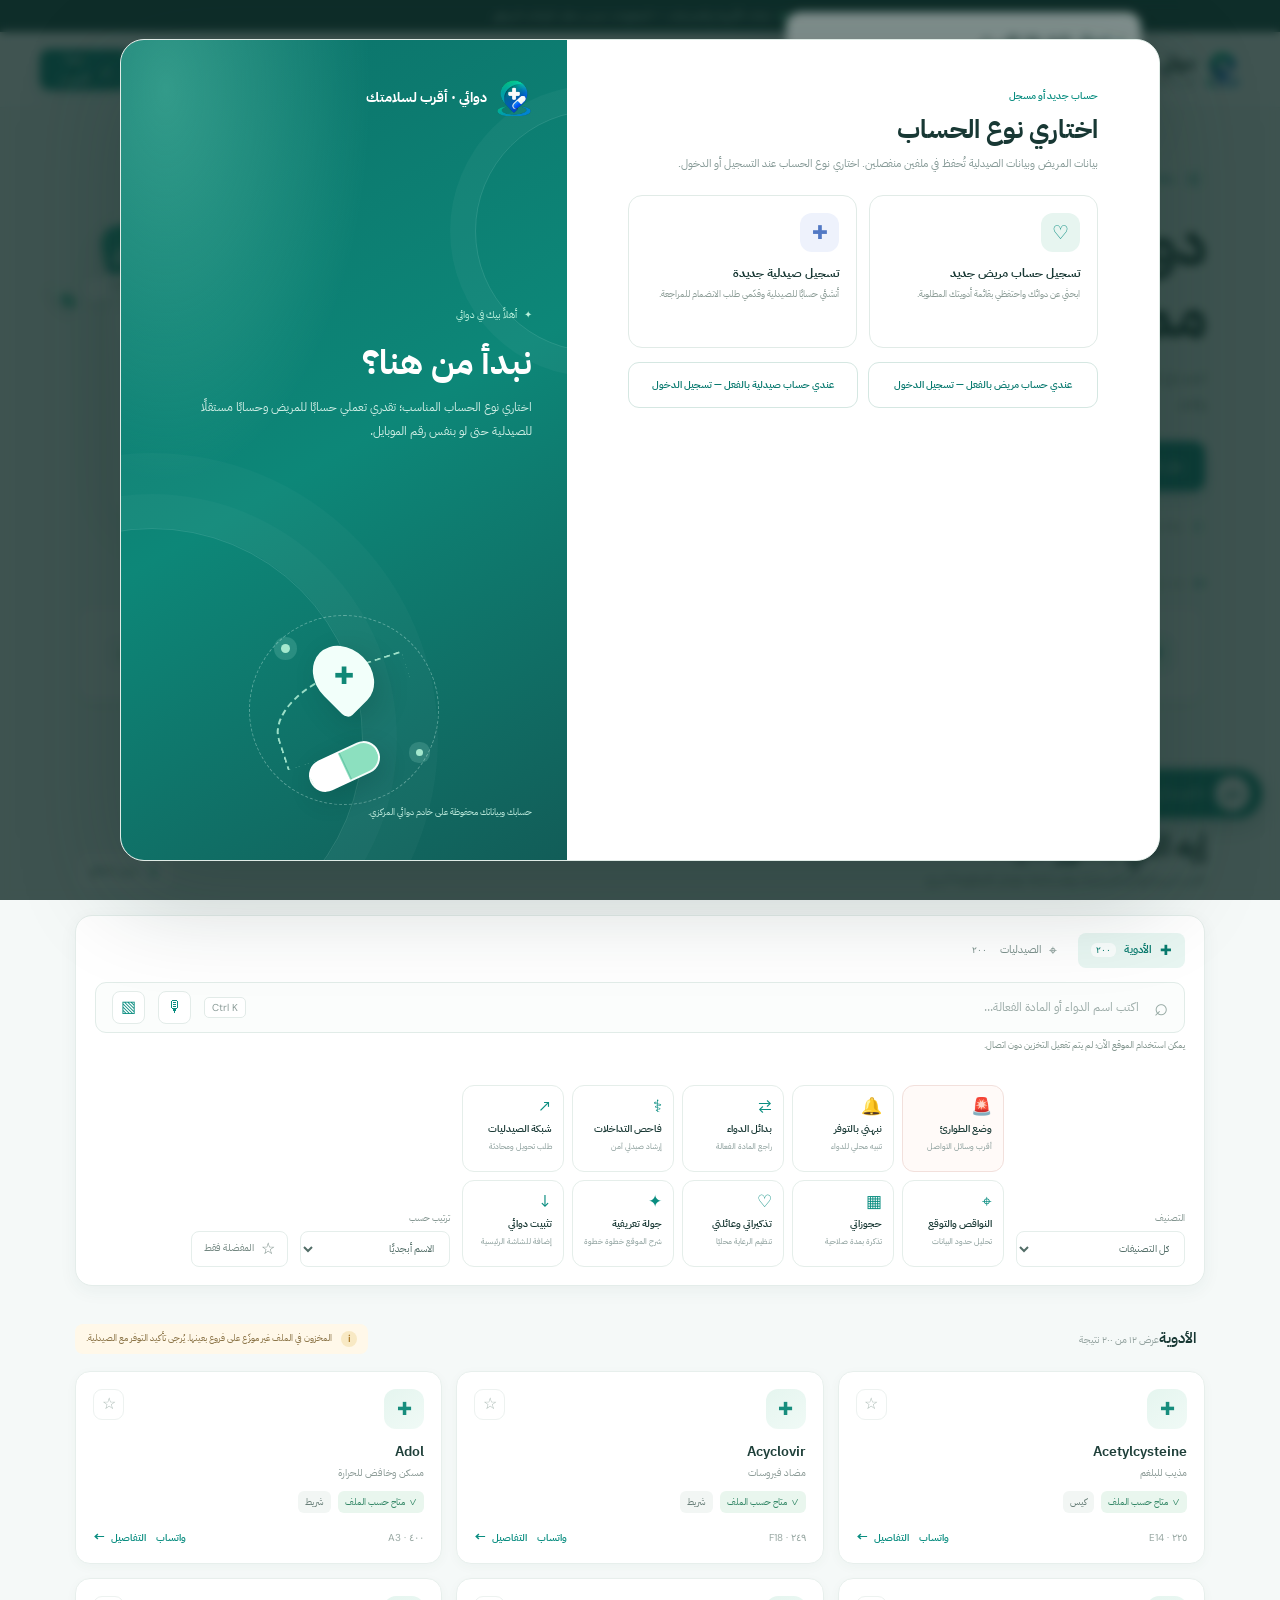
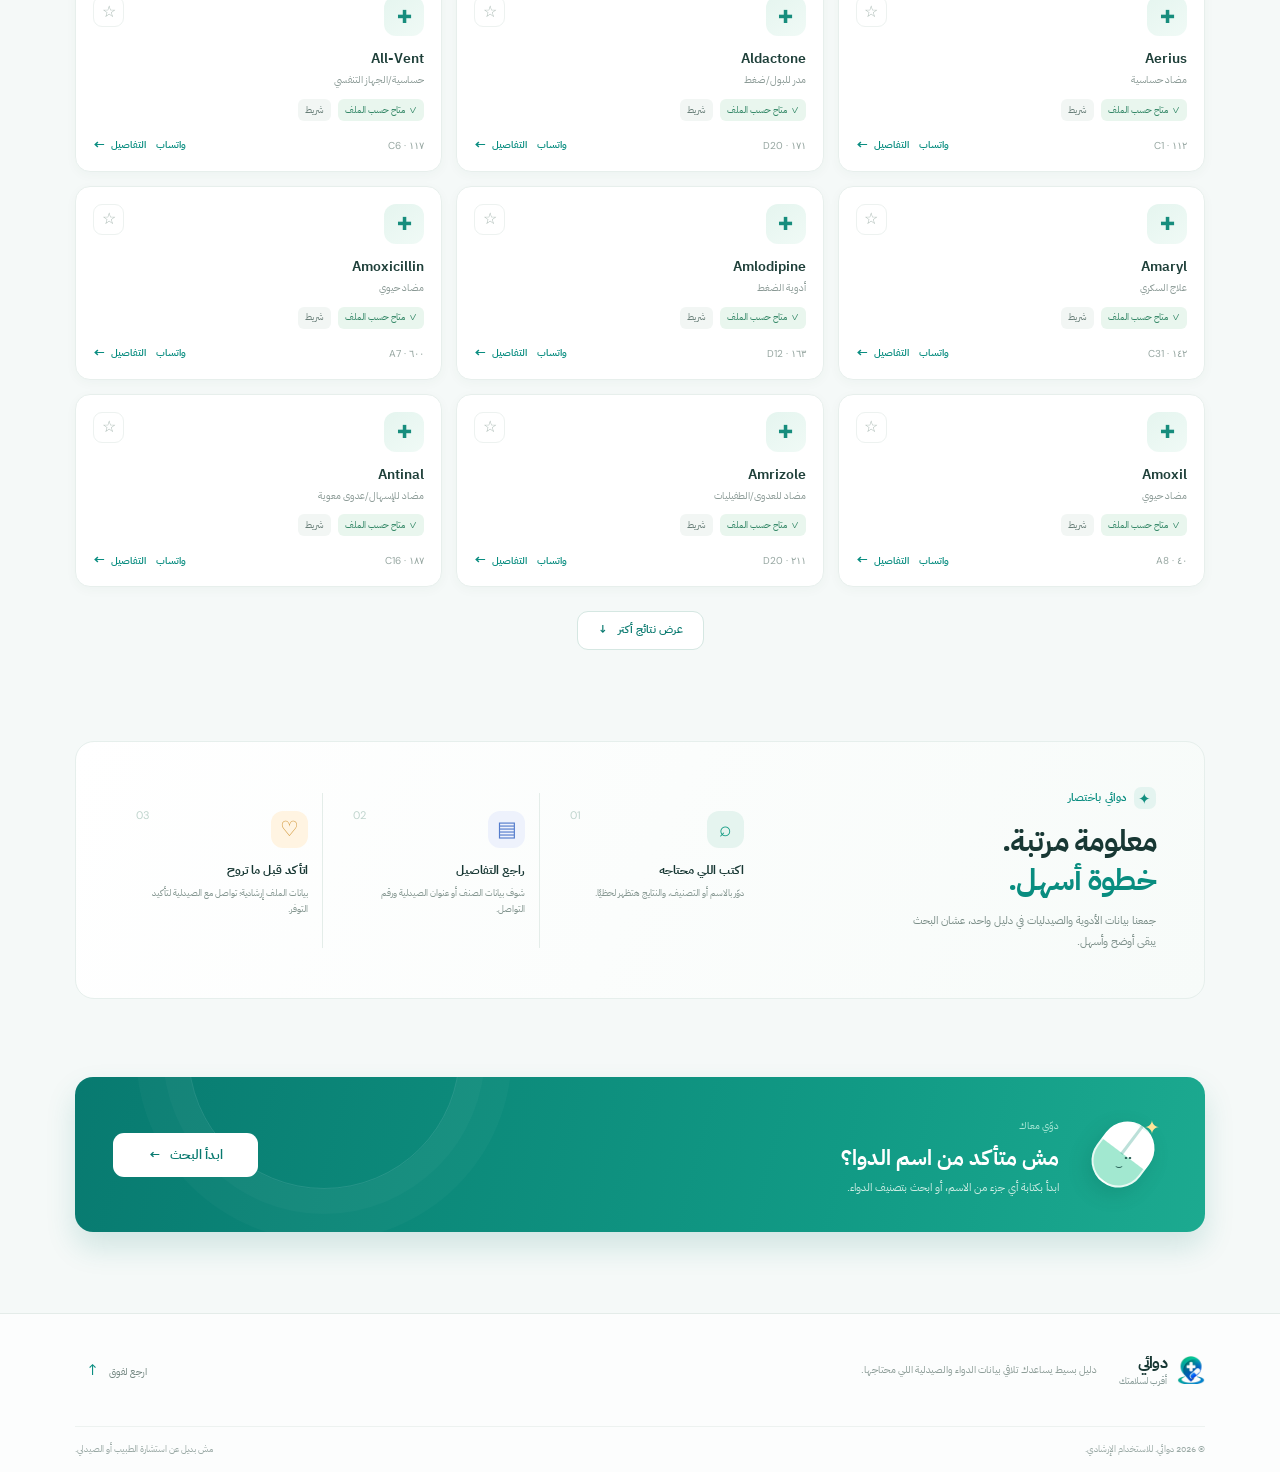
==== index.html @ 30d4cf72 "Add files via upload" ====
<!doctype html>
<html lang="ar" dir="rtl">
<head>
  <meta charset="utf-8">
  <meta name="viewport" content="width=device-width, initial-scale=1">
  <meta name="theme-color" content="#f4faf9">
  <meta name="description" content="دوائي — ابحث عن الأدوية واستكشف دليل الصيدليات من بيانات مشروعك.">
  <title>دوائي | دوّر على دواك</title>
  <link rel="icon" href="logo-mark.png" type="image/png">
  <link rel="preconnect" href="https://fonts.googleapis.com">
  <link rel="preconnect" href="https://fonts.gstatic.com" crossorigin>
  <link href="https://fonts.googleapis.com/css2?family=DM+Sans:wght@400;500;600;700;800&family=IBM+Plex+Sans+Arabic:wght@400;500;600;700&display=swap" rel="stylesheet">
  <link rel="stylesheet" href="styles.css">
  <link rel="stylesheet" href="features.css">
  <link rel="manifest" href="manifest.webmanifest">
  <meta name="apple-mobile-web-app-capable" content="yes">
  <meta name="apple-mobile-web-app-status-bar-style" content="default">
  <script src="data.js" defer></script>
  <script src="app.js?v=20261006-pharmacy-stock" defer></script>
  <script src="features.js?v=20261006-pharmacy-stock-intent2" defer></script>
</head>
<body>
  <div class="announcement"><span class="announcement-dot"></span> دليلك للأدوية والصيدليات — المعلومات حسب ملف البيانات المرفق</div>
  <header class="site-header" id="top">
    <a class="brand" href="#top" aria-label="دوائي - الرئيسية">
      <span class="brand-mark" aria-hidden="true"><img src="logo-mark.png" alt=""></span>
      <span class="brand-copy"><strong>دوائي</strong><small>أقرب لسلامتك</small></span>
    </a>
    <nav class="main-nav" aria-label="التنقل الرئيسي">
      <button class="nav-link active" data-view="medicines">الأدوية</button>
      <button class="nav-link" data-view="pharmacies">الصيدليات</button>
      <a class="nav-link nav-about" href="#about">عن دوائي</a>
    </nav>
    <div class="header-actions">
      <button class="button button-account" id="auth-open" type="button">دخول / حساب جديد</button>
      <button class="button button-emergency" id="emergency-open" type="button"><span>!</span> طوارئ</button>
      <button class="icon-button theme-button" id="theme-toggle" type="button" aria-label="تفعيل الوضع الليلي" title="تغيير المظهر">
        <svg class="sun-icon" viewBox="0 0 24 24" aria-hidden="true"><circle cx="12" cy="12" r="4"/><path d="M12 2v2m0 16v2M4.93 4.93l1.42 1.42m11.3 11.3 1.42 1.42M2 12h2m16 0h2M4.93 19.07l1.42-1.42m11.3-11.3 1.42-1.42"/></svg>
      </button>
      <button class="button button-primary header-search" id="go-search" type="button"><span class="search-small" aria-hidden="true">⌕</span> ابدأ البحث</button>
    </div>
  </header>

  <main>
    <section class="hero">
      <div class="hero-copy">
        <div class="eyebrow"><span class="eyebrow-icon">✳</span> رعاية أقرب، من غير لف كتير</div>
        <h1>دواءك أقرب<br>مما <span class="headline-accent">تتخيّل.</span></h1>
        <p>ابحث في قائمة الأدوية، واعرف بيانات الصيدليات المتاحة في ملفك — كل ده في مكان واحد.</p>
        <div class="hero-actions">
          <button class="button button-primary button-large" id="hero-search" type="button">دوّر على دواء <span aria-hidden="true">←</span></button>
          <button class="button button-quiet button-large" id="hero-pharmacies" type="button">استكشف الصيدليات</button>
        </div>
        <div class="trust-line"><span class="trust-check">✓</span> بيانات واضحة <i></i><span class="trust-check">✓</span> بحث سريع <i></i><span class="trust-check">✓</span> تجربة بسيطة</div>
      </div>
      <div class="hero-visual" aria-label="رسم توضيحي لصيدلية ودواء">
        <div class="visual-orbit orbit-one"></div><div class="visual-orbit orbit-two"></div>
        <span class="float-pill pill-one"></span><span class="float-pill pill-two"></span><span class="float-pill pill-three"></span>
        <div class="hero-glass-card">
          <div class="mini-map">
            <svg viewBox="0 0 410 245" role="img" aria-label="رسم مبسط لمواقع الصيدليات">
              <path d="M-8 57 418 164M-9 190 406 76M92-12l87 269M302-16l-70 275M8 122l377 13M139-4l-10 266" />
              <path class="map-road main-road" d="M-5 156 413 89M218-5l-34 263" />
              <path class="map-route" d="m82 154 89-33 61 21 89-52"/>
            </svg>
            <span class="map-pin pin-a"><b>✚</b></span><span class="map-pin pin-b"><b>✚</b></span><span class="map-pin pin-c"><b>✚</b></span>
            <div class="map-label"><span class="live-dot"></span> شبكة الصيدليات</div>
          </div>
          <div class="hero-medicine">
            <div class="medicine-box-art"><span class="box-cross">✚</span><span class="box-line"></span><span class="box-name">CARE<br><small>DAILY HEALTH</small></span></div>
            <div class="medicine-card-caption"><span class="caption-icon">✦</span><span><b>دواك في مكان واحد</b><small>بيانات منظمة وسهلة البحث</small></span></div>
          </div>
          <div class="mascot-bubble" aria-label="دوّي، شخصية دوائي">دوّي<span>أهلاً بيك!</span></div>
          <span class="visual-spark spark-one">✳</span><span class="visual-spark spark-two">✦</span>
        </div>
      </div>
      <div class="hero-bottom-note"><span>01</span> ابحث في البيانات المدمجة <span class="note-line"></span><span class="note-label">بسهولة واطمئنان</span></div>
    </section>

    <section class="stats-strip" aria-label="ملخص البيانات">
      <div class="stat-item"><span class="stat-icon teal">✚</span><span><strong id="stat-medicines">—</strong><small>صنف دوائي في الملف</small></span></div>
      <div class="stat-separator"></div>
      <div class="stat-item"><span class="stat-icon blue">⌖</span><span><strong id="stat-pharmacies">—</strong><small>صيدلية في الدليل</small></span></div>
      <div class="stat-separator"></div>
      <div class="stat-item"><span class="stat-icon amber">⌕</span><span><strong id="stat-categories">—</strong><small>تصنيف دوائي</small></span></div>
      <div class="stats-note"><span class="live-dot"></span> البيانات مدمجة من ملف المشروع</div>
    </section>

    <section class="directory-section" id="directory">
      <div class="section-heading">
        <div>
          <div class="eyebrow"><span class="eyebrow-icon">⌕</span> دليل دوائي</div>
          <h2>إيه اللي بتدور عليه؟</h2>
          <p>اكتب اسم الدوا أو الصيدلية، وهنساعدك توصل للمعلومة أسرع.</p>
        </div>
        <button class="export-button" id="export-data" type="button" title="تنزيل النتائج الحالية كملف CSV">
          <span aria-hidden="true">↓</span> تنزيل النتائج
        </button>
      </div>

      <div class="search-panel" id="search-panel">
        <div class="search-tabs" role="tablist" aria-label="نوع البحث">
          <button class="search-tab active" id="tab-medicines" role="tab" aria-selected="true" data-view="medicines"><span>✚</span> الأدوية <b id="tab-medicine-count">—</b></button>
          <button class="search-tab" id="tab-pharmacies" role="tab" aria-selected="false" data-view="pharmacies"><span>⌖</span> الصيدليات <b id="tab-pharmacy-count">—</b></button>
        </div>
        <div class="search-input-wrap">
          <span class="input-search-icon" aria-hidden="true">⌕</span>
          <label class="sr-only" for="search-input">ابحث عن دواء أو صيدلية</label>
          <input id="search-input" type="search" placeholder="اكتب اسم الدواء أو المادة الفعالة..." autocomplete="off">
          <kbd>Ctrl K</kbd>
          <button class="search-tool-button" id="voice-search" type="button" aria-label="البحث بالصوت" title="ابحثي بالصوت">🎙</button>
          <label class="search-tool-button image-search-label" for="image-search" title="ابحثي بصورة دواء أو روشتة" aria-label="البحث بصورة"><span>▧</span></label>
          <input id="image-search" class="visually-hidden-input" type="file" accept="image/*" capture="environment">
          <button class="clear-search" id="clear-search" type="button" aria-label="مسح البحث" hidden>×</button>
        </div>
        <div class="instant-search-status" id="instant-search-status" role="status" aria-live="polite">بحث مباشر في دليل الأدوية المحلي.</div>
        <div class="filter-row">
          <div class="filter-group" id="category-filter-wrap">
            <label for="category-filter">التصنيف</label>
            <select id="category-filter"><option value="">كل التصنيفات</option></select>
          </div>
          <div class="patient-tools" aria-label="أدوات المريض">
            <button type="button" class="patient-tool emergency-tool" data-feature="emergency"><span>🚨</span><b>وضع الطوارئ</b><small>أقرب وسائل التواصل</small></button>
            <button type="button" class="patient-tool" data-feature="alerts"><span>🔔</span><b>نبهني بالتوفر</b><small>تنبيه محلي للدواء</small></button>
            <button type="button" class="patient-tool" data-feature="alternatives"><span>⇄</span><b>بدائل الدواء</b><small>راجع المادة الفعالة</small></button>
            <button type="button" class="patient-tool" data-feature="interactions"><span>⚕</span><b>فاحص التداخلات</b><small>إرشاد صيدلي آمن</small></button>
            <button type="button" class="patient-tool" data-feature="network"><span>↗</span><b>شبكة الصيدليات</b><small>طلب تحويل ومحادثة</small></button>
            <button type="button" class="patient-tool" data-feature="shortages"><span>⌖</span><b>النواقص والتوقع</b><small>تحليل حدود البيانات</small></button>
            <button type="button" class="patient-tool" data-feature="reservations"><span>▦</span><b>حجوزاتي</b><small>تذكرة بمدة صلاحية</small></button>
            <button type="button" class="patient-tool" data-feature="care"><span>♡</span><b>تذكيراتي وعائلتي</b><small>تنظيم الرعاية محليًا</small></button>
            <button type="button" class="patient-tool" data-feature="tour"><span>✦</span><b>جولة تعريفية</b><small>شرح الموقع خطوة خطوة</small></button>
            <button type="button" class="patient-tool" data-feature="install" id="install-app"><span>↓</span><b>تثبيت دوائي</b><small>إضافة للشاشة الرئيسية</small></button>
          </div>
          <div class="filter-group" id="region-filter-wrap" hidden>
            <label for="region-filter">المحافظة</label>
            <select id="region-filter"><option value="">كل المحافظات</option></select>
          </div>
          <div class="filter-group">
            <label for="sort-filter">ترتيب حسب</label>
            <select id="sort-filter">
              <option value="name">الاسم أبجديًا</option>
              <option value="quantity-desc">الكمية الأعلى</option>
              <option value="quantity-asc">الكمية الأقل</option>
            </select>
          </div>
          <button class="filter-chip" id="favorites-filter" type="button" aria-pressed="false"><span>☆</span> المفضلة فقط</button>
        </div>
      </div>

      <div class="results-toolbar">
        <div><h3 id="results-title">الأدوية</h3><span class="results-count" id="results-count">جارٍ تجهيز البيانات...</span></div>
        <div class="data-note"><span class="note-mark">i</span><span>المخزون في الملف غير موزّع على فروع بعينها. يُرجى تأكيد التوفر مع الصيدلية.</span></div>
      </div>

      <div class="results-grid" id="results-grid" aria-live="polite"></div>
      <div class="empty-state" id="empty-state" hidden>
        <div class="empty-illustration"><span>⌕</span><i>✦</i></div>
        <h3>مش لاقيين نتيجة مطابقة</h3><p>جرّب كلمة تانية أو امسح الفلاتر، يمكن تلاقي اللي بتدور عليه.</p>
        <button class="button button-soft" id="reset-search" type="button">امسح البحث والفلاتر</button>
      </div>
      <div class="load-more-wrap"><button class="button button-outline" id="load-more" type="button" hidden>عرض نتائج أكتر <span aria-hidden="true">↓</span></button></div>
    </section>

    <section class="how-section" id="about">
      <div class="how-intro">
        <div class="eyebrow"><span class="eyebrow-icon">✦</span> دوائي باختصار</div>
        <h2>معلومة مرتبة.<br><span>خطوة أسهل.</span></h2>
        <p>جمعنا بيانات الأدوية والصيدليات في دليل واحد، عشان البحث يبقى أوضح وأسهل.</p>
      </div>
      <div class="steps">
        <article class="step-card"><span class="step-number">01</span><div class="step-icon search-step">⌕</div><h3>اكتب اللي محتاجه</h3><p>دوّر بالاسم أو التصنيف، والنتايج هتظهر لحظيًا.</p></article>
        <article class="step-card"><span class="step-number">02</span><div class="step-icon list-step">▤</div><h3>راجع التفاصيل</h3><p>شوف بيانات الصنف أو عنوان الصيدلية ورقم التواصل.</p></article>
        <article class="step-card"><span class="step-number">03</span><div class="step-icon heart-step">♡</div><h3>اتأكد قبل ما تروح</h3><p>بيانات الملف إرشادية؛ تواصل مع الصيدلية لتأكيد التوفر.</p></article>
      </div>
    </section>

    <section class="callout">
      <div class="callout-mascot" aria-hidden="true"><div class="mascot-capsule"><span></span><i>••</i><b>⌣</b></div><span class="mascot-star">✦</span></div>
      <div><span class="callout-kicker">دوّي معاك</span><h2>مش متأكد من اسم الدوا؟</h2><p>ابدأ بكتابة أي جزء من الاسم، أو ابحث بتصنيف الدواء.</p></div>
      <button class="button button-white" id="callout-search" type="button">ابدأ البحث <span aria-hidden="true">←</span></button>
    </section>
  </main>

  <footer class="site-footer">
    <div class="footer-main">
      <a class="brand footer-brand" href="#top">
        <span class="brand-mark" aria-hidden="true"><img src="logo-mark.png" alt=""></span>
        <span class="brand-copy"><strong>دوائي</strong><small>أقرب لسلامتك</small></span>
      </a>
      <p>دليل بسيط يساعدك تلاقي بيانات الدواء والصيدلية اللي محتاجها.</p>
      <button class="footer-top" type="button" id="back-to-top">ارجع لفوق <span>↑</span></button>
    </div>
    <div class="footer-bottom"><span>© <span id="year"></span> دوائي. للاستخدام الإرشادي.</span><span>مش بديل عن استشارة الطبيب أو الصيدلي.</span></div>
  </footer>

  <nav class="mobile-nav" aria-label="تنقل سريع">
    <button class="mobile-nav-item active" data-view="medicines"><span>✚</span>الأدوية</button>
    <button class="mobile-nav-item" data-view="pharmacies"><span>⌖</span>الصيدليات</button>
    <button class="mobile-nav-item" id="mobile-search"><span>⌕</span>ابحث</button>
    <button class="mobile-nav-item" id="mobile-theme"><span>◐</span>المظهر</button>
  </nav>

  <dialog class="detail-dialog" id="detail-dialog" aria-labelledby="dialog-title">
    <button class="dialog-close" type="button" aria-label="إغلاق">×</button>
    <div id="dialog-content"></div>
  </dialog>
  <dialog class="auth-dialog" id="auth-dialog" aria-labelledby="auth-title">
    <button class="dialog-close auth-close" type="button" aria-label="إغلاق">×</button>
    <div id="auth-content"></div>
  </dialog>
  <dialog class="feature-dialog" id="feature-dialog" aria-labelledby="feature-title">
    <button class="dialog-close feature-close" type="button" aria-label="إغلاق">×</button>
    <div class="feature-content" id="feature-content"></div>
  </dialog>
  <button class="assistant-fab" id="assistant-open" type="button" aria-label="اسأل دوّي عن دواء أو صيدلية"><span class="assistant-face">دوّي</span><span class="assistant-fab-label">اسأليني عن أي دواء أو صيدلية</span></button>
  <div class="tour-shade" id="tour-shade" hidden></div>
  <div class="toast-region" id="toast-region" aria-live="polite" aria-atomic="true"></div>
</body>
</html>
---- styles.css ----
:root {
  color-scheme: light;
  --bg: #f5f9f8;
  --surface: #fff;
  --surface-muted: #edf5f3;
  --ink: #183834;
  --ink-soft: #52706c;
  --muted: #849895;
  --line: #e2ece9;
  --teal: #098d80;
  --teal-dark: #08796f;
  --teal-soft: #e6f5f2;
  --blue: #4874d6;
  --amber: #d79a37;
  --shadow: 0 18px 55px rgba(32, 80, 73, .08);
  --shadow-card: 0 5px 18px rgba(37, 81, 74, .055);
  --radius: 22px;
  font-family: "IBM Plex Sans Arabic", "DM Sans", sans-serif;
  font-synthesis: none;
  text-rendering: optimizeLegibility;
}

* { box-sizing: border-box; }
[hidden] { display: none !important; }
html { scroll-behavior: smooth; scroll-padding-top: 96px; }
body { margin: 0; min-width: 320px; background: var(--bg); color: var(--ink); font-size: 15px; line-height: 1.65; }
button, input, select { font: inherit; }
button { color: inherit; }
button:focus-visible, a:focus-visible, input:focus-visible, select:focus-visible { outline: 3px solid rgba(9, 141, 128, .35); outline-offset: 3px; }
a { color: inherit; text-decoration: none; }
.sr-only { position: absolute; width: 1px; height: 1px; padding: 0; margin: -1px; overflow: hidden; clip: rect(0,0,0,0); white-space: nowrap; border: 0; }

.announcement { min-height: 32px; display: flex; justify-content: center; align-items: center; gap: 8px; padding: 4px 16px; color: #eaf9f6; background: #164a44; font-size: 11px; letter-spacing: .1px; }
.announcement-dot, .live-dot { width: 7px; height: 7px; display: inline-block; flex: 0 0 auto; border-radius: 50%; background: #62d3a7; box-shadow: 0 0 0 4px rgba(98,211,167,.12); }
.site-header { height: 76px; padding: 0 max(28px, calc((100vw - 1200px) / 2)); display: flex; align-items: center; justify-content: space-between; background: rgba(255,255,255,.88); border-bottom: 1px solid rgba(224,236,232,.76); position: sticky; z-index: 20; top: 0; backdrop-filter: blur(16px); }
.brand { display: inline-flex; align-items: center; gap: 10px; flex: 0 0 208px; }
.brand-mark { display: inline-flex; width: 35px; height: 39px; color: var(--teal); }
.brand-mark img { width: 100%; height: 100%; object-fit: contain; }
.brand-copy { display: flex; flex-direction: column; line-height: 1.25; }
.brand-copy strong { font-size: 19px; font-weight: 700; letter-spacing: -.7px; }
.brand-copy small { margin-top: 3px; color: var(--muted); font-size: 9px; }
.main-nav { height: 100%; display: flex; align-items: center; gap: 34px; }
.nav-link { position: relative; height: 100%; display: inline-flex; align-items: center; border: 0; background: transparent; color: #738984; font-size: 13px; font-weight: 500; cursor: pointer; transition: color .18s ease; }
.nav-link:hover, .nav-link.active { color: var(--teal-dark); }
.nav-link.active::after { position: absolute; content: ""; height: 2px; border-radius: 2px; background: var(--teal); bottom: 0; left: 0; right: 0; }
.header-actions { flex: 0 0 208px; display: flex; align-items: center; justify-content: flex-end; gap: 13px; }
.icon-button { width: 40px; height: 40px; border: 1px solid var(--line); background: var(--surface); border-radius: 50%; cursor: pointer; display: inline-grid; place-items: center; color: var(--ink-soft); }
.sun-icon { width: 18px; height: 18px; fill: none; stroke: currentColor; stroke-width: 1.7; stroke-linecap: round; }
.button { min-height: 44px; display: inline-flex; align-items: center; justify-content: center; gap: 10px; padding: 0 20px; border: 1px solid transparent; border-radius: 11px; font-weight: 600; font-size: 13px; cursor: pointer; transition: transform .18s ease, background .18s ease, box-shadow .18s ease; }
.button:hover { transform: translateY(-2px); }
.button-primary { color: #fff; background: var(--teal); box-shadow: 0 7px 17px rgba(9,141,128,.18); }
.button-primary:hover { background: var(--teal-dark); box-shadow: 0 10px 22px rgba(9,141,128,.24); }
.header-search { min-height: 39px; padding: 0 16px; border-radius: 9px; font-size: 12px; }
.search-small { font-size: 20px; font-weight: 400; line-height: 1; }
.button-large { min-height: 50px; padding: 0 22px; border-radius: 12px; font-size: 13px; }
.button-quiet { background: transparent; color: var(--ink-soft); }
.button-quiet:hover { background: rgba(9,141,128,.07); }
.button-soft { background: var(--teal-soft); color: var(--teal-dark); }
.button-outline { background: var(--surface); color: var(--teal-dark); border-color: #d5e7e2; }
.button-white { min-width: 145px; background: #fff; color: var(--teal-dark); }

.hero { max-width: 1200px; min-height: 448px; position: relative; overflow: hidden; margin: 0 auto; padding: 60px 35px 55px; display: grid; grid-template-columns: 1fr 1.05fr; align-items: center; gap: 42px; }
.hero::before { content: ""; position: absolute; width: 520px; height: 520px; right: 46%; top: -230px; border-radius: 50%; background: radial-gradient(circle, rgba(216,239,232,.63), rgba(216,239,232,0) 68%); pointer-events: none; }
.hero-copy { position: relative; z-index: 1; padding-bottom: 16px; }
.eyebrow { display: flex; align-items: center; gap: 8px; color: var(--teal); font-size: 11px; font-weight: 600; letter-spacing: .1px; }
.eyebrow-icon { display: inline-grid; width: 22px; height: 22px; place-items: center; color: #128f80; background: #e4f4f0; border-radius: 7px; font-size: 15px; }
.hero h1 { margin: 18px 0 12px; font-size: clamp(43px, 5.2vw, 63px); line-height: 1.15; font-weight: 700; letter-spacing: -2px; }
.headline-accent { color: var(--teal); position: relative; white-space: nowrap; }
.headline-accent::after { position: absolute; content: ""; width: 100%; height: 8px; right: 0; bottom: 0; z-index: -1; border-radius: 8px; background: rgba(88,198,169,.22); transform: rotate(-2deg); }
.hero-copy > p { max-width: 430px; margin: 0; color: var(--ink-soft); font-size: 14px; line-height: 1.9; }
.hero-actions { margin-top: 23px; display: flex; flex-wrap: wrap; align-items: center; gap: 6px; }
.trust-line { margin-top: 27px; display: flex; align-items: center; gap: 8px; color: #718682; font-size: 10px; }
.trust-line i { width: 3px; height: 3px; border-radius: 50%; background: #b3c7c2; margin: 0 5px; }
.trust-check { display: inline-grid; width: 15px; height: 15px; place-items: center; background: #e0f3ec; color: var(--teal); border-radius: 50%; font-size: 9px; }
.hero-visual { position: relative; min-height: 340px; display: grid; place-items: center; }
.hero-glass-card { width: min(100%, 488px); height: 305px; position: relative; overflow: visible; border: 1px solid rgba(255,255,255,.92); border-radius: 28px; background: linear-gradient(145deg, rgba(255,255,255,.85), rgba(235,247,244,.83)); box-shadow: 0 20px 70px rgba(52,114,103,.12), inset 0 1px 1px #fff; transform: rotate(-1.5deg); }
.visual-orbit { position: absolute; border: 1px dashed rgba(12,151,133,.13); border-radius: 50%; pointer-events: none; }
.orbit-one { width: 400px; height: 400px; }
.orbit-two { width: 320px; height: 320px; border-style: solid; opacity: .48; }
.mini-map { position: absolute; inset: 17px 18px 16px 18px; overflow: hidden; border-radius: 20px; background: #e9f3f1; }
.mini-map svg { width: 100%; height: 100%; position: absolute; inset: 0; }
.mini-map svg path { fill: none; stroke: #d1e1dd; stroke-width: 7; stroke-linecap: round; }
.mini-map svg .main-road { stroke: #fff; stroke-width: 16; }
.mini-map svg .map-route { stroke: #32b69b; stroke-width: 2.7; stroke-dasharray: 5 6; }
.map-pin { position: absolute; z-index: 2; width: 30px; height: 30px; display: grid; place-items: center; border: 3px solid white; border-radius: 50% 50% 50% 10%; background: var(--teal); color: #fff; box-shadow: 0 4px 12px rgba(28,117,100,.2); transform: rotate(-45deg); }
.map-pin b { font-size: 11px; transform: rotate(45deg); }
.pin-a { top: 32%; left: 28%; }.pin-b { top: 55%; left: 52%; background: #5a88d8; }.pin-c { top: 26%; left: 72%; background: #16a277; }
.map-label { position: absolute; left: 15px; bottom: 14px; display: flex; align-items: center; gap: 8px; padding: 8px 12px; border: 1px solid rgba(255,255,255,.88); border-radius: 10px; background: rgba(255,255,255,.85); color: #54706c; font-size: 10px; box-shadow: 0 4px 12px rgba(50,90,80,.06); }
.map-label .live-dot { width: 6px; height: 6px; }
.hero-medicine { position: absolute; right: -12px; bottom: -18px; z-index: 4; width: 180px; height: 220px; padding: 14px; display: flex; align-items: center; flex-direction: column; justify-content: flex-start; border: 1px solid rgba(255,255,255,.94); border-radius: 17px; background: rgba(255,255,255,.92); box-shadow: 0 14px 35px rgba(47,89,82,.14); transform: rotate(4deg); }
.medicine-box-art { position: relative; height: 148px; width: 105px; overflow: hidden; border: 1px solid #d9e9e3; border-radius: 8px; background: linear-gradient(145deg,#fff 0%,#eef9f5 100%); box-shadow: 5px 6px 0 #d6ebe4; }
.medicine-box-art::before { content: ""; position: absolute; width: 100%; height: 17px; top: 0; background: #3db49a; }
.box-cross { position: absolute; top: 26px; right: 12px; color: #23a88e; font-size: 16px; }
.box-line { position: absolute; height: 1px; width: 65px; top: 53px; right: 11px; background: #b4d8cc; }
.box-name { position: absolute; top: 62px; right: 10px; color: #31675e; font-family: "DM Sans", sans-serif; font-size: 13px; font-weight: 700; line-height: 1.15; letter-spacing: .5px; }
.box-name small { color: #8aa69e; font-size: 5px; letter-spacing: 1px; }
.medicine-card-caption { width: 100%; margin-top: 11px; display: flex; gap: 8px; align-items: center; }
.caption-icon { width: 25px; height: 25px; display: grid; place-items: center; border-radius: 8px; background: #e6f5f0; color: var(--teal); font-size: 13px; }
.medicine-card-caption b, .medicine-card-caption small { display: block; line-height: 1.5; white-space: nowrap; }
.medicine-card-caption b { font-size: 9px; }.medicine-card-caption small { color: var(--muted); font-size: 7px; }
.mascot-bubble { position: absolute; z-index: 4; top: 10px; left: -5px; width: 48px; height: 53px; display: grid; place-items: center; border-radius: 18px 18px 7px 18px; background: linear-gradient(145deg,#21b49e,#087e74); color: white; font-size: 19px; font-weight: 700; box-shadow: 0 9px 18px rgba(13,131,116,.24); transform: rotate(-10deg); }
.mascot-bubble span { position: absolute; top: 48px; left: -25px; width: 80px; padding: 4px 5px; border-radius: 7px; background: white; box-shadow: 0 5px 14px rgba(44,84,78,.1); color: var(--ink-soft); text-align: center; font-size: 8px; }
.float-pill { position: absolute; z-index: 3; width: 34px; height: 13px; border: 1px solid rgba(255,255,255,.92); border-radius: 14px; background: linear-gradient(90deg,#e9fbf5 50%,#53c3a7 50%); box-shadow: 0 6px 12px rgba(42,116,102,.14); transform: rotate(-30deg); animation: bob 4s ease-in-out infinite; }
.pill-one { top: 34px; right: 55px; }.pill-two { bottom: 25px; right: 107px; transform: rotate(21deg); animation-delay: .8s; }.pill-three { top: 100px; left: -29px; transform: rotate(45deg); animation-delay: 1.2s; }
.visual-spark { position: absolute; color: #e3b450; font-size: 24px; }.spark-one { bottom: 20px; left: 36px; }.spark-two { top: 35px; right: 14px; color: #79b8aa; font-size: 18px; }
.hero-bottom-note { position: absolute; right: 35px; bottom: 15px; display: flex; align-items: center; gap: 10px; color: #90a49f; font-size: 9px; }
.hero-bottom-note > span:first-child { color: var(--teal); font: 600 10px "DM Sans", sans-serif; }.note-line { width: 36px; height: 1px; background: #c5d8d3; }.note-label { color: #657c77; }
@keyframes bob { 0%,100% { translate: 0 0; } 50% { translate: 0 -9px; } }

.stats-strip { max-width: 1130px; min-height: 95px; margin: 0 auto; padding: 17px 30px; display: flex; align-items: center; gap: 28px; border: 1px solid #e8f0ed; border-radius: 17px; background: rgba(255,255,255,.83); box-shadow: var(--shadow-card); }
.stat-item { display: flex; align-items: center; gap: 12px; min-width: 155px; }
.stat-icon { width: 39px; height: 39px; display: grid; place-items: center; border-radius: 13px; font-size: 18px; }
.stat-icon.teal { color: var(--teal); background: #e6f5f1; }.stat-icon.blue { color: #4a78cb; background: #edf2fd; }.stat-icon.amber { color: #bf8730; background: #fff5e4; }
.stat-item strong, .stat-item small { display: block; }.stat-item strong { font: 700 21px "DM Sans", sans-serif; letter-spacing: -.5px; }.stat-item small { margin-top: 1px; color: #839691; font-size: 10px; }
.stat-separator { height: 38px; width: 1px; background: var(--line); }
.stats-note { margin-right: auto; display: flex; gap: 9px; align-items: center; padding: 9px 12px; border-radius: 9px; background: #f4f9f7; color: #70857f; font-size: 10px; }
.stats-note .live-dot { width: 6px; height: 6px; }

.directory-section { max-width: 1130px; margin: 94px auto 88px; }
.section-heading { margin: 0 0 24px; display: flex; align-items: flex-end; justify-content: space-between; }
.section-heading h2, .how-intro h2 { margin: 9px 0 5px; font-size: 31px; line-height: 1.3; letter-spacing: -.7px; }
.section-heading p { margin: 0; color: var(--ink-soft); font-size: 12px; }
.export-button { min-height: 40px; display: inline-flex; align-items: center; gap: 8px; padding: 0 14px; border: 1px solid #dce9e5; border-radius: 10px; color: var(--ink-soft); background: white; font-size: 11px; cursor: pointer; transition: .18s ease; }
.export-button:hover { color: var(--teal-dark); border-color: #a9d4c9; background: #fbfefd; }.export-button > span { font-size: 18px; color: var(--teal); }
.search-panel { padding: 17px 19px 18px; border: 1px solid #e4edea; border-radius: 17px; background: white; box-shadow: var(--shadow-card); }
.search-tabs { display: flex; gap: 8px; margin-bottom: 14px; }
.search-tab { min-height: 35px; display: flex; align-items: center; gap: 8px; padding: 0 13px; border: 0; border-radius: 8px; background: transparent; color: #7c908b; font-size: 11px; cursor: pointer; }
.search-tab.active { color: #087b6e; background: #e8f6f2; font-weight: 600; }
.search-tab > span { font-size: 14px; }.search-tab b { min-width: 24px; padding: 1px 5px; border-radius: 6px; background: rgba(255,255,255,.75); font: 600 9px "DM Sans", sans-serif; }
.search-input-wrap { min-height: 51px; padding: 0 16px; display: flex; align-items: center; gap: 13px; border: 1px solid #e1ece8; border-radius: 11px; background: #fbfdfc; transition: border-color .2s, box-shadow .2s; }
.search-input-wrap:focus-within { border-color: #65b9a9; box-shadow: 0 0 0 4px rgba(29,162,139,.08); }
.input-search-icon { color: #97aaa4; font-size: 24px; line-height: 1; }
.search-input-wrap input { flex: 1; min-width: 0; height: 48px; border: 0; outline: 0; background: transparent; color: var(--ink); font-size: 12px; }
.search-input-wrap input::placeholder { color: #9baba7; }
.search-input-wrap kbd { padding: 3px 7px; border: 1px solid #e2ebe8; border-radius: 5px; color: #8a9b97; background: #fff; direction: ltr; font: 10px "DM Sans", sans-serif; }
.clear-search { width: 27px; height: 27px; border: 0; border-radius: 50%; background: #eaf3f0; color: #59736e; font-size: 19px; cursor: pointer; }
.filter-row { display: flex; align-items: flex-end; gap: 12px; margin-top: 15px; }
.filter-group { min-width: 150px; display: flex; flex-direction: column; gap: 5px; }
.filter-group label { color: #849691; font-size: 9px; }
.filter-group select { height: 36px; padding: 0 11px; border: 1px solid #e5eeeb; border-radius: 8px; color: #526d67; background: #fff; font-size: 10px; cursor: pointer; }
.filter-chip { min-height: 36px; display: inline-flex; align-items: center; gap: 7px; padding: 0 12px; border: 1px solid #e5eeeb; border-radius: 8px; background: white; color: #738781; font-size: 10px; cursor: pointer; transition: .18s; }
.filter-chip[aria-pressed="true"] { border-color: #9fd0c4; color: var(--teal-dark); background: #eef8f5; }.filter-chip span { font-size: 16px; line-height: 1; }
.results-toolbar { min-height: 64px; display: flex; align-items: center; justify-content: space-between; gap: 15px; margin-top: 21px; }
.results-toolbar h3 { display: inline-block; margin: 0 8px 0 0; font-size: 15px; font-weight: 600; }
.results-count { color: #93a29f; font-size: 10px; }
.data-note { max-width: 500px; display: flex; align-items: center; gap: 9px; padding: 7px 11px; border-radius: 8px; color: #8b7447; background: #fff8e9; font-size: 9px; }
.note-mark { width: 16px; height: 16px; display: inline-grid; place-items: center; flex: 0 0 auto; border-radius: 50%; background: #f8e9c4; color: #aa7a26; font: 600 10px "DM Sans", sans-serif; }
.results-grid { display: grid; grid-template-columns: repeat(3,minmax(0,1fr)); gap: 14px; }
.result-card { min-width: 0; min-height: 186px; position: relative; display: flex; flex-direction: column; padding: 17px 17px 14px; border: 1px solid #e7efec; border-radius: 15px; background: #fff; box-shadow: 0 3px 12px rgba(31,77,70,.035); transition: transform .2s ease, box-shadow .2s ease, border-color .2s ease; animation: card-in .35s both; }
.result-card:hover { transform: translateY(-4px); border-color: #c6e2d9; box-shadow: 0 12px 25px rgba(31,93,79,.09); }
@keyframes card-in { from { opacity: 0; translate: 0 8px; } to { opacity: 1; translate: 0 0; } }
.card-topline { display: flex; align-items: flex-start; justify-content: space-between; gap: 9px; }
.product-icon, .pharmacy-icon { width: 40px; height: 40px; display: grid; place-items: center; flex: 0 0 auto; border-radius: 12px; color: #178d7d; background: linear-gradient(145deg,#e5f5ef,#f0faf6); font-size: 18px; }
.pharmacy-icon { color: #507cc7; background: linear-gradient(145deg,#edf1fb,#f5f7fd); }
.favorite-button { width: 31px; height: 31px; display: grid; place-items: center; border: 1px solid #edf2f0; border-radius: 9px; color: #a6b6b0; background: white; font-size: 16px; cursor: pointer; transition: .18s; }
.favorite-button:hover, .favorite-button.is-favorite { color: #dfa93e; border-color: #f2e4bd; background: #fffbef; }
.card-title { margin: 11px 0 2px; overflow: hidden; color: #1e3f39; font-size: 14px; font-weight: 600; text-overflow: ellipsis; white-space: nowrap; }
.card-subtitle { margin: 0; overflow: hidden; color: #8b9a96; font-size: 10px; text-overflow: ellipsis; white-space: nowrap; }
.card-details { display: flex; align-items: center; flex-wrap: wrap; gap: 7px; margin-top: 10px; }
.tag { min-height: 22px; display: inline-flex; align-items: center; gap: 4px; padding: 2px 7px; border-radius: 6px; color: #687e78; background: #f2f6f4; font-size: 9px; }
.tag.stock-tag { color: #318665; background: #e9f6ee; }.tag.category-tag { color: #55766e; background: #eef5f2; }
.card-footer { margin-top: auto; padding-top: 13px; display: flex; align-items: center; justify-content: space-between; gap: 8px; }
.card-inline-actions { display: inline-flex; align-items: center; gap: 10px; }
.card-ref { color: #96a6a1; font: 10px "DM Sans",sans-serif; direction: ltr; }
.text-action { display: inline-flex; align-items: center; gap: 6px; padding: 0; border: 0; color: var(--teal); background: transparent; font-size: 10px; font-weight: 600; cursor: pointer; }
.text-action:hover { color: #066b61; }.text-action span { font-size: 14px; transition: transform .18s; }.text-action:hover span { transform: translateX(-3px); }
.pharmacy-telephone { display: flex; align-items: center; gap: 5px; margin-top: 7px; color: #52756c; font: 10px "DM Sans","IBM Plex Sans Arabic",sans-serif; direction: ltr; justify-content: flex-end; }
.pharmacy-telephone span { color: #42a485; direction: rtl; font: 10px "IBM Plex Sans Arabic",sans-serif; }
.pharmacy-result .card-title,.pharmacy-result .card-subtitle { overflow: visible; text-overflow: clip; white-space: normal; overflow-wrap: anywhere; }
.pharmacy-result .card-title { line-height: 1.55; }
.pharmacy-result .card-subtitle { line-height: 1.7; }
.pharmacy-telephone a { color: inherit; text-decoration: none; }
.pharmacy-telephone a:hover { color: var(--teal); text-decoration: underline; }
.pharmacy-card-actions { display: flex; flex-wrap: wrap; align-items: center; gap: 7px; margin-top: 13px; }
.pharmacy-action { min-height: 34px; padding: 0 9px; display: inline-flex; align-items: center; justify-content: center; gap: 5px; border: 1px solid #e3ece9; border-radius: 8px; background: #fff; color: var(--teal); font: 600 10px "IBM Plex Sans Arabic",sans-serif; text-decoration: none; cursor: pointer; }
.pharmacy-action:hover { border-color: #b9ded4; background: var(--teal-soft); color: #066b61; }
body.dark .pharmacy-action { border-color: var(--line); background: var(--surface); color: var(--ink-soft); }
.empty-state { min-height: 260px; padding: 36px 15px; display: flex; flex-direction: column; align-items: center; justify-content: center; text-align: center; border: 1px dashed #d6e5e0; border-radius: 15px; background: rgba(255,255,255,.55); }
.empty-illustration { width: 67px; height: 67px; position: relative; display: grid; place-items: center; border-radius: 50%; background: #eaf6f2; color: var(--teal); font-size: 32px; }.empty-illustration i { position: absolute; top: 0; right: 3px; color: #e5b54d; font-size: 16px; font-style: normal; }
.empty-state h3 { margin: 15px 0 4px; font-size: 16px; }.empty-state p { margin: 0 0 15px; color: var(--muted); font-size: 11px; }
.load-more-wrap { min-height: 66px; display: grid; place-items: center; padding-top: 20px; }.load-more-wrap .button { min-height: 39px; font-size: 11px; }

.how-section { max-width: 1130px; margin: 0 auto 78px; padding: 45px 48px; display: grid; grid-template-columns: .72fr 1.28fr; align-items: center; gap: 42px; border: 1px solid #e6efec; border-radius: 19px; background: linear-gradient(115deg,#fff 0%,#f7fbf9 100%); }
.how-intro h2 { margin-top: 12px; font-size: 30px; }.how-intro h2 span { color: var(--teal); }.how-intro p { max-width: 250px; margin: 12px 0 0; color: #7a8d87; font-size: 11px; line-height: 1.9; }
.steps { display: grid; grid-template-columns: repeat(3,minmax(0,1fr)); gap: 18px; }
.step-card { min-height: 155px; position: relative; padding: 18px 14px; border-right: 1px solid #e4ede9; }.step-card:first-child { border: 0; }
.step-number { position: absolute; top: 15px; left: 12px; color: #bfd4cd; font: 11px "DM Sans",sans-serif; }
.step-icon { width: 37px; height: 37px; display: grid; place-items: center; border-radius: 12px; font-size: 21px; }.search-step { background: #e5f4ef; color: #0e9a81; }.list-step { background: #eef2fc; color: #557dcc; }.heart-step { background: #fff4e2; color: #d09434; }
.step-card h3 { margin: 13px 0 4px; font-size: 12px; }.step-card p { max-width: 170px; margin: 0; color: #849690; font-size: 9px; line-height: 1.8; }
.callout { max-width: 1130px; min-height: 155px; position: relative; overflow: hidden; margin: 0 auto 81px; padding: 25px 42px 25px 38px; display: flex; align-items: center; gap: 24px; border-radius: 18px; background: linear-gradient(105deg,#087a70,#119a85 67%,#1caa90); color: white; box-shadow: 0 15px 30px rgba(13,127,111,.16); }
.callout::after { position: absolute; content: ""; width: 270px; height: 270px; left: 10%; top: -160px; border: 1px solid rgba(255,255,255,.11); border-radius: 50%; box-shadow: 0 0 0 25px rgba(255,255,255,.025),0 0 0 52px rgba(255,255,255,.025); }
.callout-mascot { width: 80px; height: 90px; position: relative; flex: 0 0 auto; display: grid; place-items: center; }.mascot-capsule { width: 54px; height: 69px; position: relative; border: 2px solid rgba(255,255,255,.75); border-radius: 27px; background: linear-gradient(180deg,#fff 50%,#a2e8d0 50%); box-shadow: 0 8px 20px rgba(0,74,62,.17); transform: rotate(37deg); }.mascot-capsule span { position: absolute; width: 3px; top: -2px; bottom: 50%; right: 50%; background: rgba(17,145,120,.28); }.mascot-capsule i { position: absolute; top: 24px; right: 15px; color: #245b53; font-size: 10px; font-style: normal; transform: rotate(-37deg); }.mascot-capsule b { position: absolute; top: 35px; right: 17px; color: #245b53; font-size: 12px; transform: rotate(-37deg); }.mascot-star { position: absolute; top: 2px; right: 3px; color: #ffe498; font-size: 19px; }
.callout-kicker { color: #a8e7d5; font-size: 10px; }.callout h2 { margin: 4px 0; font-size: 21px; }.callout p { margin: 0; color: #cfede4; font-size: 11px; }.callout > div:nth-child(2) { flex: 1; }.callout .button { position: relative; z-index: 1; }
.site-footer { padding: 0 max(28px,calc((100vw - 1130px)/2)); border-top: 1px solid #e4ece9; background: rgba(255,255,255,.74); }
.footer-main { min-height: 112px; display: flex; align-items: center; gap: 22px; }.footer-brand { flex-basis: auto; }.footer-brand .brand-mark { width: 28px; height: 32px; }.footer-brand .brand-copy strong { font-size: 16px; }.footer-main p { color: #8c9c97; font-size: 10px; }.footer-top { margin-right: auto; padding: 8px 11px; border: 0; background: transparent; color: #70847e; font-size: 10px; cursor: pointer; }.footer-top span { margin-right: 8px; color: var(--teal); font-size: 16px; }
.footer-bottom { min-height: 46px; display: flex; justify-content: space-between; align-items: center; gap: 10px; border-top: 1px solid #edf2f0; color: #9aa9a5; font-size: 9px; }
.mobile-nav { display: none; }

.detail-dialog { width: min(500px,calc(100% - 28px)); max-height: min(85vh,720px); padding: 30px; overflow: auto; border: 1px solid #e5eeeb; border-radius: 22px; background: var(--surface); color: var(--ink); box-shadow: 0 25px 90px rgba(15,45,40,.2); }
.detail-dialog::backdrop { background: rgba(17,43,39,.42); backdrop-filter: blur(4px); }
.dialog-close { width: 34px; height: 34px; float: left; display: grid; place-items: center; border: 1px solid var(--line); border-radius: 50%; background: transparent; color: var(--ink-soft); font-size: 21px; cursor: pointer; }
.dialog-heading { clear: both; padding-top: 12px; }.dialog-heading h2 { margin: 12px 0 3px; font-size: 23px; line-height: 1.45; }.dialog-heading p { margin: 0; color: var(--muted); font-size: 12px; }
.detail-hero-icon { width: 54px; height: 54px; display: grid; place-items: center; border-radius: 16px; background: var(--teal-soft); color: var(--teal); font-size: 24px; }
.detail-grid { margin: 22px 0; display: grid; grid-template-columns: repeat(2,minmax(0,1fr)); gap: 10px; }.detail-cell { min-height: 75px; padding: 12px; border: 1px solid var(--line); border-radius: 11px; background: var(--bg); }.detail-cell small,.detail-cell strong { display: block; }.detail-cell small { margin-bottom: 5px; color: var(--muted); font-size: 9px; }.detail-cell strong { font-size: 12px; font-weight: 600; }.detail-disclaimer { margin: 15px 0 18px; padding: 11px 12px; border-radius: 9px; color: #806b43; background: #fff8e8; font-size: 10px; line-height: 1.8; }.dialog-actions { display: flex; flex-wrap: wrap; gap: 8px; }.dialog-actions .button { flex: 1; min-width: 130px; }
.toast-region { position: fixed; z-index: 50; right: 50%; bottom: 28px; transform: translateX(50%); display: flex; flex-direction: column; gap: 8px; pointer-events: none; }.toast { padding: 10px 16px; border: 1px solid #dcebe5; border-radius: 11px; background: #fff; color: #315a51; box-shadow: 0 9px 30px rgba(25,68,60,.14); font-size: 11px; animation: toast-in .22s ease-out; }.toast.out { opacity: 0; translate: 0 8px; transition: .2s; }
@keyframes toast-in { from { opacity: 0; translate: 0 8px; } to { opacity: 1; translate: 0 0; } }

.button-account { min-height: 38px; padding: 0 12px; border-color: #dce9e5; background: #fff; color: var(--teal-dark); font-size: 10px; white-space: nowrap; }
.button-account:hover { border-color: #acd6cc; background: #f6fbf9; }
.auth-dialog { width: min(1040px,calc(100% - 28px)); max-width: 1040px; max-height: min(880px,calc(100dvh - 28px)); padding: 0; overflow: hidden; border: 1px solid #dfebe6; border-radius: 24px; background: var(--surface); color: var(--ink); box-shadow: 0 30px 100px rgba(15,45,40,.25); }
.auth-dialog::backdrop { background: rgba(17,43,39,.52); backdrop-filter: blur(5px); }
.auth-close { position: absolute; z-index: 3; top: 14px; left: 14px; float: none; background: rgba(255,255,255,.86); }
.auth-layout { min-height: 610px; height: min(820px,calc(100dvh - 30px)); max-height: 820px; display: grid; grid-template-columns: .86fr 1.14fr; direction: ltr; }
.auth-story { position: relative; overflow: hidden; padding: 40px 35px; display: flex; flex-direction: column; justify-content: space-between; direction: rtl; background: radial-gradient(ellipse at 10% 6%,rgba(119,222,192,.36),transparent 36%),linear-gradient(150deg,#0c7169 0%,#0d8778 50%,#125d58 100%); color: #fff; }
.auth-story::before,.auth-story::after { position: absolute; content: ""; border: 1px solid rgba(231,255,248,.13); border-radius: 50%; pointer-events: none; }.auth-story::before { width: 420px; height: 420px; left: -180px; bottom: -90px; box-shadow: 0 0 0 34px rgba(255,255,255,.025),0 0 0 75px rgba(255,255,255,.025); }.auth-story::after { width: 240px; height: 240px; right: -150px; top: 70px; box-shadow: 0 0 0 25px rgba(255,255,255,.035); }
.auth-story-brand { position: relative; z-index: 1; display: flex; align-items: center; gap: 9px; font-size: 14px; font-weight: 700; }.auth-story-brand .brand-mark { width: 36px; height: 36px; flex: 0 0 36px; }
.auth-story-copy { position: relative; z-index: 1; margin: auto 0; padding: 28px 0 15px; }.auth-story-kicker { display: inline-flex; align-items: center; gap: 7px; color: #b9f0dc; font-size: 10px; }.auth-story-copy h2 { max-width: 360px; margin: 13px 0 8px; font-size: 34px; line-height: 1.4; }.auth-story-copy p { max-width: 360px; margin: 0; color: #d0eee5; font-size: 12px; line-height: 2; }
.auth-story-art { height: 190px; position: relative; z-index: 1; display: grid; place-items: center; }.story-orbit { position: absolute; width: 190px; height: 190px; border: 1px dashed rgba(226,255,246,.35); border-radius: 50%; }.story-orbit::before,.story-orbit::after { position: absolute; content: ""; border-radius: 50%; background: #a4e8ce; box-shadow: 0 0 0 7px rgba(193,255,232,.15); }.story-orbit::before { width: 9px; height: 9px; top: 28px; left: 31px; }.story-orbit::after { width: 7px; height: 7px; right: 15px; bottom: 48px; }.story-map-line { position: absolute; width: 145px; height: 79px; border: 2px dashed rgba(190,251,224,.8); border-right: 0; border-bottom: 0; border-radius: 60% 0 0; transform: rotate(-18deg); }.story-pin { width: 55px; height: 67px; position: absolute; top: 28px; right: calc(50% - 27px); display: grid; place-items: center; border-radius: 50% 50% 50% 12%; background: #f2fffa; color: #108876; font-size: 24px; box-shadow: 0 12px 28px rgba(0,50,45,.2); transform: rotate(-45deg); }.story-pin span { transform: rotate(45deg); }.story-capsule { width: 75px; height: 33px; position: absolute; bottom: 22px; left: calc(50% - 37px); border: 2px solid rgba(255,255,255,.9); border-radius: 22px; background: linear-gradient(90deg,#fff 50%,#8ce0bf 50%); box-shadow: 0 9px 25px rgba(0,45,40,.2); transform: rotate(-25deg); }.story-capsule::after { position: absolute; content: ""; top: 0; bottom: 0; left: 50%; border-left: 1px solid rgba(8,125,104,.28); }
.auth-story-foot { position: relative; z-index: 1; color: #b7e5d8; font-size: 9px; }.auth-main { min-width: 0; position: relative; overflow: auto; padding: 48px clamp(24px,5vw,61px) 35px; direction: rtl; background: var(--surface); }.auth-kicker { margin-bottom: 6px; color: var(--teal); font-size: 10px; font-weight: 600; }.auth-title { margin: 0; font-size: 26px; line-height: 1.45; }.auth-description { margin: 6px 0 21px; color: var(--muted); font-size: 11px; line-height: 1.8; }.auth-form { display: grid; gap: 12px; }.auth-field { min-width: 0; display: flex; flex-direction: column; gap: 5px; }.auth-field label,.auth-label { color: #607872; font-size: 10px; font-weight: 500; }.auth-field input,.auth-field select,.auth-field textarea { width: 100%; min-height: 43px; padding: 9px 12px; border: 1px solid #dfeae6; border-radius: 9px; outline: 0; background: #fbfdfc; color: var(--ink); font-size: 11px; transition: border-color .18s,box-shadow .18s; }.auth-field textarea { min-height: 68px; resize: vertical; }.auth-field input:focus,.auth-field select:focus,.auth-field textarea:focus { border-color: #73bbaa; box-shadow: 0 0 0 3px rgba(22,155,131,.08); }.auth-field input[aria-invalid="true"],.auth-field select[aria-invalid="true"],.auth-field textarea[aria-invalid="true"] { border-color: #de7770; }.field-error { min-height: 0; color: #bf514b; font-size: 9px; }.field-error:empty { display: none; }
.auth-row { display: grid; grid-template-columns: repeat(2,minmax(0,1fr)); gap: 10px; }.auth-row.three { grid-template-columns: repeat(3,minmax(0,1fr)); }.auth-actions { display: flex; align-items: center; justify-content: space-between; gap: 10px; margin: 3px 0; }.auth-actions .button { min-height: 44px; }.auth-link { padding: 3px 0; border: 0; background: none; color: var(--teal); font-size: 10px; cursor: pointer; }.auth-link:hover { text-decoration: underline; }.auth-switch { margin: 15px 0 0; color: #879892; text-align: center; font-size: 10px; }.auth-separator { display: flex; align-items: center; gap: 10px; color: #a0afaa; font-size: 9px; }.auth-separator::before,.auth-separator::after { content: ""; height: 1px; flex: 1; background: #e8efec; }.google-button { min-height: 43px; display: flex; align-items: center; justify-content: center; gap: 9px; border: 1px solid #e0e9e6; border-radius: 9px; color: #52665f; background: var(--surface); font-size: 10px; cursor: pointer; }.google-g { font: 700 15px Arial,sans-serif; color: #4285f4; }.auth-notice { padding: 10px 12px; border-radius: 9px; background: #f0f7f4; color: #647c73; font-size: 9px; line-height: 1.8; }.auth-notice.warning { background: #fff7e8; color: #896e38; }.auth-notice.success { background: #eaf7ef; color: #367452; }.auth-notice.error { background: #fff0ed; color: #a74942; }
.account-choice-grid { display: grid; grid-template-columns: repeat(2,minmax(0,1fr)); gap: 12px; margin: 20px 0 14px; }.account-choice { min-height: 153px; padding: 17px; display: flex; flex-direction: column; align-items: flex-start; text-align: right; border: 1px solid #e1ebe7; border-radius: 14px; background: #fff; cursor: pointer; transition: .18s ease; }.account-choice:hover { border-color: #8dcaba; background: #f5fbf8; transform: translateY(-2px); box-shadow: var(--shadow-card); }.account-choice-icon { width: 39px; height: 39px; display: grid; place-items: center; border-radius: 12px; background: #e7f5f0; color: var(--teal); font-size: 19px; }.account-choice.pharmacy .account-choice-icon { background: #eef2fc; color: #5279c4; }.account-choice strong { margin-top: 12px; font-size: 12px; }.account-choice small { margin-top: 3px; color: #8a9b95; font-size: 9px; line-height: 1.6; }
.account-login-grid { display: grid; grid-template-columns: repeat(2,minmax(0,1fr)); gap: 10px; margin-top: 10px; }.account-login-grid .button { min-height: 46px; padding: 8px 12px; font-size: 10px; line-height: 1.6; }
.password-wrap { position: relative; }.password-wrap input { padding-left: 57px; }.password-toggle { position: absolute; top: 50%; left: 8px; padding: 5px; border: 0; background: none; color: #82948e; font-size: 9px; cursor: pointer; transform: translateY(-50%); }.password-meter { display: flex; gap: 4px; margin-top: 3px; }.password-meter i { height: 4px; flex: 1; border-radius: 4px; background: #e7eeeb; transition: .2s; }.password-meter[data-strength="1"] i:nth-child(1) { background: #e27c69; }.password-meter[data-strength="2"] i:nth-child(-n+2) { background: #e2ad53; }.password-meter[data-strength="3"] i:nth-child(-n+3) { background: #9fc95a; }.password-meter[data-strength="4"] i { background: #3eae83; }.password-hint { color: #8a9a94; font-size: 9px; }
.auth-check { display: flex; align-items: flex-start; gap: 8px; color: #637a73; font-size: 9px; line-height: 1.7; }.auth-check input { margin: 3px 0 0; accent-color: var(--teal); }.auth-submit { width: 100%; min-height: 45px; }.auth-back { display: inline-flex; margin-bottom: 12px; }.otp-input { direction: ltr; text-align: center; letter-spacing: 10px; font: 700 19px "DM Sans",sans-serif !important; }.demo-otp { padding: 9px 12px; border: 1px dashed #e4c66e; border-radius: 9px; color: #806a36; background: #fffae9; font-size: 10px; text-align: center; }.review-status { padding: 13px; display: flex; align-items: center; gap: 11px; border: 1px solid #f2e1b6; border-radius: 11px; color: #856728; background: #fff9e9; }.review-status-icon { width: 37px; height: 37px; display: grid; place-items: center; border-radius: 50%; background: #f9edcb; font-size: 17px; }.review-status strong,.review-status small { display: block; }.review-status strong { font-size: 11px; }.review-status small { margin-top: 3px; color: #997f4b; font-size: 9px; }
.pharmacy-profile-grid { display: grid; grid-template-columns: repeat(2,minmax(0,1fr)); gap: 8px; margin: 14px 0; }.pharmacy-profile-grid > div { min-width: 0; padding: 9px 10px; display: grid; gap: 4px; border: 1px solid #e5eeea; border-radius: 9px; background: #fbfdfc; }.pharmacy-profile-grid > .wide { grid-column: 1/-1; }.pharmacy-profile-grid small,.pharmacy-nearby-item small { color: var(--muted); font-size: 9px; }.pharmacy-profile-grid strong { overflow-wrap: anywhere; font-size: 10px; }.pharmacy-nearby-list { display: grid; gap: 7px; margin: 8px 0 14px; }.pharmacy-nearby-item { padding: 9px 10px; display: grid; gap: 4px; border: 1px solid #e5eeea; border-radius: 9px; }.pharmacy-nearby-item strong { font-size: 10px; }.pharmacy-nearby-item small { line-height: 1.7; }.pharmacy-nearby-item > div { display: flex; flex-wrap: wrap; gap: 12px; }.pharmacy-nearby-item a { color: var(--teal); font-size: 9px; text-decoration: none; }
.pharmacy-inventory-list { display: grid; gap: 7px; margin: 8px 0 12px; }.pharmacy-inventory-item { display: flex; align-items: center; justify-content: space-between; gap: 12px; padding: 9px 10px; border: 1px solid #e5eeea; border-radius: 9px; background: var(--surface); }.pharmacy-inventory-item strong,.pharmacy-inventory-item small { display: block; }.pharmacy-inventory-item strong { font-size: 10px; }.pharmacy-inventory-item small { margin-top: 3px; color: var(--muted); font-size: 9px; }.pharmacy-inventory-form { display: grid; grid-template-columns: minmax(0,1fr) 150px auto; align-items: end; gap: 9px; margin: 10px 0 18px; }.pharmacy-inventory-form select,.pharmacy-inventory-form input { width: 100%; min-height: 40px; padding: 8px 10px; border: 1px solid var(--line); border-radius: 9px; background: var(--surface); color: var(--ink); font: inherit; font-size: 10px; }.pharmacy-inventory-form .button { min-height: 40px; padding: 0 12px; font-size: 10px; }
.pharmacy-form-grid { display: grid; grid-template-columns: repeat(2,minmax(0,1fr)); gap: 10px; }.pharmacy-form-grid .wide { grid-column: 1/-1; }.map-picker { height: 190px; position: relative; overflow: hidden; border: 1px solid #dce8e4; border-radius: 11px; background: #eaf2ef; }.map-picker iframe { width: 100%; height: 100%; border: 0; }.map-placeholder { position: absolute; inset: 0; display: grid; place-content: center; justify-items: center; gap: 7px; color: #718781; background: repeating-linear-gradient(35deg,#e8f1ee 0,#e8f1ee 16px,#e2ede9 16px,#e2ede9 32px); text-align: center; font-size: 10px; }.map-placeholder span { font-size: 25px; color: var(--teal); }.map-coordinates { display: flex; align-items: center; justify-content: space-between; gap: 8px; margin-top: 6px; color: #849690; font: 9px "DM Sans","IBM Plex Sans Arabic",sans-serif; direction: ltr; }.location-button { min-height: 34px; padding: 0 10px; border: 1px solid #dce8e4; border-radius: 8px; background: #fff; color: var(--teal-dark); font-size: 9px; cursor: pointer; }.onboarding-progress { display: flex; gap: 5px; margin: 15px 0 20px; }.onboarding-progress i { height: 4px; flex: 1; border-radius: 4px; background: #e4eeea; }.onboarding-progress i.done { background: var(--teal); }.onboarding-choice-list { max-height: 210px; overflow: auto; display: grid; grid-template-columns: repeat(2,minmax(0,1fr)); gap: 7px; }.onboarding-medicine { padding: 8px; display: flex; align-items: center; gap: 7px; border: 1px solid #e5edea; border-radius: 8px; font-size: 9px; }.onboarding-medicine input { accent-color: var(--teal); }.onboarding-options { display: grid; gap: 8px; }.onboarding-option { padding: 12px; display: flex; align-items: center; gap: 10px; border: 1px solid #e3ece8; border-radius: 10px; background: var(--surface); font-size: 10px; }.onboarding-option input { accent-color: var(--teal); }.account-medicine-list { display: grid; gap: 7px; margin: 10px 0 15px; }.account-medicine-item { padding: 9px 11px; display: flex; align-items: center; gap: 10px; border: 1px solid #e5edea; border-radius: 9px; }.account-medicine-item span { flex: 1; font-size: 10px; }.account-medicine-item button { border: 0; background: transparent; color: #a45e58; font-size: 9px; cursor: pointer; }

body.dark {
  color-scheme: dark; --bg:#0c1717; --surface:#142222; --surface-muted:#1a2c2a; --ink:#e3efeb; --ink-soft:#aec3bc; --muted:#829993; --line:#263a36; --teal:#46c0a5; --teal-dark:#51cdb1; --teal-soft:#183a34; --shadow:0 18px 55px rgba(0,0,0,.2); --shadow-card:0 5px 18px rgba(0,0,0,.15);
}
body.dark .site-header, body.dark .search-panel, body.dark .result-card, body.dark .stats-strip, body.dark .export-button, body.dark .icon-button, body.dark .detail-dialog, body.dark .toast { background: var(--surface); border-color: var(--line); color: var(--ink); }
body.dark .announcement { background: #112d29; } body.dark .hero-glass-card { background: linear-gradient(145deg,rgba(29,52,48,.95),rgba(23,45,41,.9)); border-color: #2b4842; } body.dark .mini-map { background: #1b3430; } body.dark .mini-map svg path { stroke: #2f4d47; } body.dark .mini-map svg .main-road { stroke: #29433e; } body.dark .map-label, body.dark .medicine-card-caption, body.dark .medicine-box-art { background-color: #203b36; color: var(--ink); } body.dark .medicine-box-art { border-color: #42655b; background: linear-gradient(145deg,#244139,#1b332e); box-shadow: 5px 6px 0 #1d4038; }
body.dark .search-input-wrap, body.dark .filter-group select, body.dark .search-input-wrap kbd, body.dark .favorite-button, body.dark .detail-cell, body.dark .how-section, body.dark .site-footer { background: var(--surface); border-color: var(--line); color: var(--ink-soft); }
body.dark .nav-link, body.dark .card-title { color: var(--ink); } body.dark .result-card { box-shadow: var(--shadow-card); } body.dark .card-title, body.dark .stat-item strong, body.dark .results-toolbar h3, body.dark .step-card h3, body.dark .section-heading h2, body.dark .how-intro h2, body.dark .detail-heading h2 { color: var(--ink); }
body.dark .stats-note, body.dark .empty-state { background: #192c28; color: var(--ink-soft); } body.dark .footer-bottom, body.dark .step-card { border-color: var(--line); } body.dark .hero { background: transparent; }
body.dark .button-account,body.dark .account-choice,body.dark .auth-main,body.dark .auth-dialog { background: var(--surface); color: var(--ink); border-color: var(--line); }body.dark .auth-field label,body.dark .auth-label { color: var(--ink-soft); }body.dark .auth-field input,body.dark .auth-field select,body.dark .auth-field textarea,body.dark .google-button,body.dark .location-button,body.dark .pharmacy-profile-grid > div,body.dark .pharmacy-nearby-item,body.dark .pharmacy-inventory-item,body.dark .pharmacy-inventory-form select,body.dark .pharmacy-inventory-form input { background: #10201e; color: var(--ink); border-color: var(--line); }body.dark .pharmacy-profile-grid small,body.dark .pharmacy-nearby-item small,body.dark .pharmacy-inventory-item small { color: var(--muted); }body.dark .account-choice:hover { background:#1a302b; }body.dark .auth-separator::before,body.dark .auth-separator::after { background:var(--line); }

@media (max-width: 1160px) {
  .hero, .directory-section, .how-section, .callout { margin-right: 28px; margin-left: 28px; }
  .stats-strip { margin-right: 28px; margin-left: 28px; }
  .site-header { padding-right: 28px; padding-left: 28px; }
  .results-grid { grid-template-columns: repeat(3,minmax(0,1fr)); }
}
@media (max-width: 860px) {
  .site-header { height: 68px; }.brand,.header-actions { flex-basis: 150px; }.main-nav { gap: 20px; }.nav-about { display: none; }
  .hero { min-height: 398px; padding-top: 38px; grid-template-columns: 1fr .95fr; gap: 15px; }.hero h1 { font-size: 48px; }.hero-visual { min-height: 300px; }.hero-glass-card { height: 260px; }.hero-medicine { scale: .86; transform-origin: bottom right; }.trust-line { flex-wrap: wrap; }
  .stats-strip { gap: 18px; padding: 15px 18px; }.stat-item { min-width: 125px; gap: 9px; }.stats-note { font-size: 9px; }
  .results-grid { grid-template-columns: repeat(2,minmax(0,1fr)); }
  .how-section { padding: 33px 27px; gap: 20px; grid-template-columns: .65fr 1.35fr; }.steps { gap: 8px; }.step-card { padding-right: 10px; padding-left: 8px; }
}
@media (max-width: 620px) {
  html { scroll-padding-top: 76px; }
  body { padding-bottom: 67px; font-size: 14px; }
  .announcement { min-height: 28px; font-size: 9px; }
  .site-header { height: 61px; padding: 0 17px; }.brand { flex-basis: auto; gap: 7px; }.brand-mark { width: 29px; height: 33px; }.brand-copy strong { font-size: 16px; }.brand-copy small { font-size: 8px; }.main-nav { display: none; }.header-actions { flex-basis: auto; gap: 8px; }.header-search { display: none; }.icon-button { width: 36px; height: 36px; }
  .button-account { min-height: 34px; padding: 0 9px; font-size: 9px; }
  .hero { min-height: unset; padding: 43px 20px 29px; margin: 0; display: flex; flex-direction: column; align-items: stretch; gap: 11px; }.hero::before { right: 10%; top: -300px; }.hero-copy { padding: 0; }.eyebrow { font-size: 10px; }.hero h1 { margin-top: 15px; font-size: 46px; letter-spacing: -1.6px; }.hero-copy > p { max-width: 360px; font-size: 12px; }.hero-actions { margin-top: 17px; gap: 3px; }.button-large { min-height: 45px; padding: 0 15px; font-size: 11px; }.trust-line { margin-top: 15px; gap: 5px; font-size: 9px; }.trust-line i { margin: 0 2px; }
  .hero-visual { width: 100%; min-height: 243px; margin-top: 5px; }.hero-glass-card { width: min(94%,420px); height: 215px; border-radius: 20px; }.mini-map { inset: 12px; border-radius: 15px; }.hero-medicine { width: 139px; height: 172px; right: -9px; bottom: -12px; padding: 9px; }.medicine-box-art { width: 83px; height: 112px; scale: .84; transform-origin: top center; }.medicine-card-caption { margin-top: -7px; gap: 6px; }.caption-icon { width: 21px; height: 21px; }.medicine-card-caption b { font-size: 7px; }.medicine-card-caption small { font-size: 6px; }.mascot-bubble { width: 39px; height: 42px; top: 0; left: 0; font-size: 15px; }.mascot-bubble span { top: 39px; font-size: 7px; }.orbit-one { width: 285px; height: 285px; }.orbit-two { width: 230px; height: 230px; }.hero-bottom-note { right: 20px; bottom: 8px; font-size: 8px; }
  .stats-strip { min-height: 76px; margin: 0 14px; padding: 12px; gap: 10px; border-radius: 13px; }.stat-item { min-width: 0; flex: 1; gap: 7px; }.stat-icon { width: 31px; height: 31px; border-radius: 9px; font-size: 14px; }.stat-item strong { font-size: 17px; }.stat-item small { font-size: 7px; line-height: 1.4; }.stat-separator { height: 29px; }.stats-note { display: none; }
  .directory-section { margin: 63px 14px 58px; }.section-heading { align-items: flex-end; gap: 8px; margin-bottom: 16px; }.section-heading h2 { font-size: 24px; }.section-heading p { max-width: 260px; font-size: 10px; }.export-button { min-height: 35px; padding: 0 9px; gap: 5px; white-space: nowrap; font-size: 9px; }.export-button > span { font-size: 15px; }
  .search-panel { padding: 12px; border-radius: 13px; }.search-tabs { margin-bottom: 10px; }.search-tab { min-height: 32px; padding: 0 10px; }.search-input-wrap { min-height: 46px; padding: 0 10px; gap: 8px; }.search-input-wrap input { height: 43px; font-size: 10px; }.search-input-wrap kbd { display: none; }.filter-row { align-items: stretch; flex-wrap: wrap; gap: 8px; margin-top: 11px; }.filter-group { flex: 1 1 42%; min-width: 125px; }.filter-group select { height: 34px; font-size: 9px; }.filter-chip { flex: 1; justify-content: center; min-height: 34px; font-size: 9px; }
  .results-toolbar { min-height: 70px; align-items: flex-start; flex-direction: column; justify-content: center; gap: 7px; margin-top: 12px; }.results-toolbar h3 { font-size: 13px; }.results-count { font-size: 9px; }.data-note { width: 100%; max-width: none; font-size: 8px; }.results-grid { grid-template-columns: 1fr; gap: 9px; }.result-card { min-height: 161px; padding: 13px; border-radius: 12px; }.card-title { margin-top: 8px; font-size: 13px; }.card-footer { padding-top: 10px; }.load-more-wrap { min-height: 55px; }.how-section { margin: 0 14px 46px; padding: 27px 21px; display: block; border-radius: 15px; }.how-intro h2 { font-size: 26px; }.how-intro p { max-width: unset; margin-top: 7px; }.steps { margin-top: 22px; gap: 0; }.step-card { min-height: 138px; padding: 12px 9px; }.step-icon { width: 32px; height: 32px; font-size: 17px; }.step-card h3 { font-size: 10px; }.step-card p { font-size: 8px; }
  .callout { min-height: 134px; margin: 0 14px 48px; padding: 17px; gap: 12px; border-radius: 14px; }.callout-mascot { width: 57px; height: 72px; scale: .8; transform-origin: center; margin-right: -7px; }.callout h2 { font-size: 15px; }.callout p { max-width: 195px; font-size: 9px; }.callout-kicker { font-size: 8px; }.callout .button { min-width: unset; min-height: 37px; padding: 0 10px; gap: 5px; white-space: nowrap; font-size: 9px; }
  .site-footer { padding: 0 17px; }.footer-main { min-height: 90px; gap: 12px; }.footer-main p { max-width: 180px; font-size: 8px; line-height: 1.6; }.footer-brand { gap: 6px; }.footer-brand .brand-mark { width: 23px; height: 26px; }.footer-brand .brand-copy strong { font-size: 13px; }.footer-brand .brand-copy small { font-size: 7px; }.footer-top { display: none; }.footer-bottom { min-height: 45px; align-items: flex-start; flex-direction: column; justify-content: center; gap: 0; padding: 6px 0; font-size: 8px; }
  .mobile-nav { position: fixed; z-index: 30; right: 0; left: 0; bottom: 0; min-height: 62px; padding: 4px 8px max(5px,env(safe-area-inset-bottom)); display: flex; justify-content: space-around; border-top: 1px solid #e5eeeb; background: rgba(255,255,255,.96); backdrop-filter: blur(16px); }.mobile-nav-item { min-width: 60px; display: flex; flex-direction: column; justify-content: center; align-items: center; gap: 1px; border: 0; color: #8a9a95; background: transparent; font-size: 8px; cursor: pointer; }.mobile-nav-item > span { font-size: 17px; line-height: 1.15; }.mobile-nav-item.active { color: var(--teal); }.detail-dialog { padding: 22px 18px; border-radius: 17px; }.dialog-heading h2 { font-size: 19px; }.detail-grid { gap: 7px; }.detail-cell { min-height: 68px; padding: 9px; }.detail-cell strong { font-size: 10px; }
  .auth-dialog { width: calc(100% - 14px); max-height: calc(100dvh - 14px); border-radius: 17px; }
  .auth-layout { min-height: 0; height: calc(100dvh - 14px); max-height: none; display: block; }
  .auth-story { display: none; }
  .auth-main { height: 100%; padding: 46px 18px 26px; }
  .auth-title { font-size: 22px; }
  .auth-description { margin-bottom: 16px; }
  .auth-close { top: 9px; left: 9px; width: 31px; height: 31px; }
  .account-choice-grid { gap: 8px; }
  .account-choice { min-height: 135px; padding: 13px; }
  .account-login-grid { grid-template-columns: 1fr; gap: 8px; }
  .pharmacy-inventory-form { grid-template-columns: 1fr 1fr; }
  .pharmacy-inventory-form > .button { grid-column: 1/-1; }
  .auth-row.three { grid-template-columns: repeat(2,minmax(0,1fr)); }
  .auth-row.three .auth-field:last-child { grid-column: 1/-1; }
  .pharmacy-form-grid { grid-template-columns: 1fr; }
  .pharmacy-form-grid .wide { grid-column: auto; }
  .map-picker { height: 170px; }
  .onboarding-choice-list { grid-template-columns: 1fr; }
  body.dark .mobile-nav { background: rgba(20,34,34,.96); border-color: var(--line); }
}
@media (prefers-reduced-motion: reduce) {
  *,*::before,*::after { scroll-behavior: auto !important; animation-duration: .01ms !important; animation-iteration-count: 1 !important; transition-duration: .01ms !important; }
}
---- features.css ----
.button-emergency { min-height: 38px; padding: 0 11px; color: #a94137; border: 1px solid #f0d3cd; background: #fff7f4; font-size: 10px; }
.button-emergency span { width: 18px; height: 18px; display: grid; place-items: center; border-radius: 50%; color: #fff; background: #d85d50; font-weight: 700; }
.button-emergency:hover { background: #ffede9; }
.search-tool-button { width: 33px; height: 33px; flex: 0 0 auto; display: grid; place-items: center; border: 1px solid #e3ece9; border-radius: 8px; background: #fff; color: var(--teal); font-size: 16px; cursor: pointer; }
.search-tool-button:hover { background: var(--teal-soft); border-color: #b9ded4; }
.visually-hidden-input { position: absolute; width: 1px; height: 1px; opacity: 0; pointer-events: none; }
.instant-search-status { min-height: 17px; margin-top: 5px; color: #82958e; font-size: 9px; }
.patient-tools { margin-top: 15px; display: grid; grid-template-columns: repeat(5,minmax(0,1fr)); gap: 8px; }
.patient-tool { min-height: 87px; padding: 10px 11px; display: grid; align-content: start; justify-items: start; gap: 3px; border: 1px solid #e5eeea; border-radius: 12px; background: #fff; text-align: right; cursor: pointer; transition: transform .18s,border-color .18s,box-shadow .18s; }
.patient-tool:hover { transform: translateY(-2px); border-color: #b7dace; box-shadow: var(--shadow-card); }
.patient-tool > span { font-size: 17px; line-height: 1.3; color: var(--teal); }
.patient-tool b { font-size: 10px; font-weight: 600; }
.patient-tool small { color: var(--muted); font-size: 8px; }
.patient-tool.emergency-tool > span { color: #d45248; }.patient-tool.emergency-tool { background: #fffaf8; border-color: #f2e0dc; }
.feature-dialog { width: min(680px,calc(100% - 24px)); max-height: min(820px,calc(100dvh - 24px)); padding: 28px; overflow: auto; border: 1px solid #e0ebe7; border-radius: 20px; background: var(--surface); color: var(--ink); box-shadow: 0 25px 90px rgba(15,45,40,.22); }
.feature-dialog::backdrop { background: rgba(17,43,39,.46); backdrop-filter: blur(4px); }
.feature-close { position: sticky; top: 0; z-index: 3; float: left; }
.feature-content { clear: both; padding-top: 8px; }
.feature-kicker { color: var(--teal); font-size: 10px; font-weight: 600; }.feature-title { margin: 5px 0 4px; font-size: 23px; line-height: 1.45; }.feature-lede { margin: 0 0 16px; color: var(--muted); font-size: 11px; line-height: 1.9; }
.feature-notice { margin: 10px 0; padding: 11px 13px; border-radius: 10px; color: #76613a; background: #fff8e9; font-size: 10px; line-height: 1.85; }
.feature-notice.info { color: #5c756e; background: #f0f7f4; }.feature-notice.danger { color: #9d433a; background: #fff0ed; }.feature-notice.success { color: #347251; background: #eaf7ef; }
.feature-form { display: grid; gap: 11px; margin: 14px 0; }.feature-field { display: grid; gap: 5px; }.feature-field label { color: #637c74; font-size: 10px; }.feature-field input,.feature-field select,.feature-field textarea { width: 100%; min-height: 41px; padding: 8px 11px; border: 1px solid #dfeae6; border-radius: 9px; background: #fbfdfc; color: var(--ink); font: inherit; font-size: 11px; }.feature-field textarea { min-height: 75px; resize: vertical; }.feature-grid { display: grid; grid-template-columns: repeat(2,minmax(0,1fr)); gap: 9px; }
.feature-list { display: grid; gap: 8px; margin-top: 13px; }.feature-item { padding: 11px 12px; display: flex; align-items: center; gap: 10px; border: 1px solid #e5eeea; border-radius: 10px; background: var(--surface); }.feature-item-main { min-width: 0; flex: 1; }.feature-item strong,.feature-item small { display: block; }.feature-item strong { font-size: 11px; }.feature-item small { margin-top: 3px; color: var(--muted); font-size: 9px; line-height: 1.6; }.feature-item button { padding: 6px 9px; border: 1px solid #e1ebe7; border-radius: 8px; background: #fff; color: var(--teal); font-size: 9px; cursor: pointer; }
.feature-subheading { margin: 17px 0 8px; font-size: 12px; }
.feature-actions { display: flex; flex-wrap: wrap; gap: 8px; margin-top: 13px; }.feature-actions .button { min-height: 38px; font-size: 10px; }.feature-actions button:disabled { cursor: not-allowed; opacity: .6; }
.emergency-panel { padding: 15px; border-radius: 13px; background: linear-gradient(140deg,#fff4f0,#fff); border: 1px solid #f1dad4; }.emergency-panel h3 { margin: 0 0 5px; color: #a34138; font-size: 16px; }.emergency-panel p { margin: 0; color: #775955; font-size: 10px; line-height: 1.8; }.emergency-pharmacy { display: grid; grid-template-columns: 1fr auto; align-items: center; gap: 6px 12px; padding: 11px 0; border-bottom: 1px solid #efe7e4; }.emergency-pharmacy:last-child { border-bottom: 0; }.emergency-pharmacy strong { font-size: 10px; }.emergency-pharmacy small { color: var(--muted); font-size: 9px; }.emergency-call { grid-row: span 2; padding: 9px 12px; border-radius: 8px; background: #d7574b; color: white; font-size: 10px; direction: ltr; }
.feature-result-grid { display: grid; grid-template-columns: repeat(2,minmax(0,1fr)); gap: 8px; }.feature-stat { padding: 12px; border: 1px solid #e5eeea; border-radius: 10px; background: var(--bg); }.feature-stat strong,.feature-stat small { display: block; }.feature-stat strong { font-size: 14px; }.feature-stat small { margin-top: 3px; color: var(--muted); font-size: 9px; }
.stock-bar { height: 7px; overflow: hidden; border-radius: 6px; background: #e7eeeb; }.stock-bar span { height: 100%; display: block; border-radius: inherit; background: linear-gradient(90deg,#44b88e,#b3d96b); }
.reservation-ticket { margin: 14px 0; padding: 17px; display: grid; grid-template-columns: 110px 1fr; align-items: center; gap: 14px; border: 1px dashed #9ccabc; border-radius: 13px; background: #f4faf7; }.reservation-qr { width: 100px; height: 100px; padding: 4px; display: grid; place-items: center; border: 5px solid white; border-radius: 11px; background: white; }.reservation-qr canvas,.reservation-qr img { width: 90px !important; height: 90px !important; image-rendering: pixelated; }.reservation-ticket strong,.reservation-ticket small { display: block; }.reservation-ticket strong { font-size: 12px; }.reservation-ticket small { margin-top: 5px; color: var(--muted); font-size: 9px; }.countdown { margin-top: 7px; color: #bc7332; font: 700 19px "DM Sans",sans-serif; direction: ltr; text-align: right; }.reservation-card { padding: 10px 12px; border: 1px solid #e4ede9; border-radius: 9px; }.reservation-card strong,.reservation-card small { display: block; }.reservation-card strong { font-size: 10px; }.reservation-card small { margin-top: 4px; color: var(--muted); font-size: 9px; }.reservation-card.expired { opacity: .62; }
.care-tabs,.palette-results { display: flex; flex-wrap: wrap; gap: 6px; }.care-tab,.palette-action { padding: 7px 10px; border: 1px solid #e1ebe7; border-radius: 8px; background: var(--surface); color: var(--ink-soft); font-size: 9px; cursor: pointer; }.care-tab.active { color: var(--teal); background: var(--teal-soft); border-color: #bcddd3; }.care-panel { margin-top: 12px; }
.assistant-fab { position: fixed; z-index: 40; right: 18px; bottom: 82px; min-height: 49px; padding: 5px 12px 5px 7px; display: flex; align-items: center; gap: 9px; border: 0; border-radius: 26px; background: #0d8a7b; color: white; box-shadow: 0 8px 25px rgba(14,113,99,.25); cursor: pointer; }
.assistant-face { width: 35px; height: 35px; display: grid; place-items: center; border-radius: 50%; background: white; color: #0b8b7a; font-size: 12px; font-weight: 700; }.assistant-fab-label { font-size: 9px; }
.chat-log { min-height: 185px; max-height: 330px; overflow: auto; padding: 10px; display: flex; flex-direction: column; gap: 8px; border: 1px solid #e5eeea; border-radius: 11px; background: #f8fbf9; }.chat-message { max-width: 86%; padding: 9px 11px; border-radius: 10px 10px 2px 10px; background: white; color: #4e6961; font-size: 10px; line-height: 1.8; white-space: pre-line; }.chat-message.user { align-self: flex-start; border-radius: 10px 10px 10px 2px; background: #e5f4ef; }.chat-medicine-details { display: block; margin-top: 8px; padding: 6px 9px; border: 1px solid #d7e8e2; border-radius: 7px; background: #f2faf6; color: var(--teal); font: 600 10px "IBM Plex Sans Arabic",sans-serif; cursor: pointer; }.chat-medicine-details:hover { background: #e5f4ef; border-color: #b9ded4; }.tour-shade { position: fixed; z-index: 80; inset: 0; background: rgba(9,30,27,.55); pointer-events: none; }.tour-card { position: fixed; z-index: 81; width: min(355px,calc(100% - 32px)); padding: 17px; border: 1px solid #dcebe4; border-radius: 14px; background: white; color: #183834; box-shadow: 0 15px 55px rgba(0,0,0,.22); pointer-events: auto; }.tour-card h3 { margin: 0 0 5px; font-size: 15px; }.tour-card p { margin: 0; color: #6b817a; font-size: 10px; line-height: 1.8; }.tour-card-actions { margin-top: 12px; display: flex; align-items: center; justify-content: space-between; gap: 8px; }.tour-card-actions button { padding: 7px 10px; border: 0; border-radius: 8px; background: var(--teal); color: white; font-size: 9px; cursor: pointer; }.tour-card-actions .tour-skip { background: transparent; color: #7a8b84; }
body.dark .patient-tool,body.dark .feature-item,body.dark .feature-item button,body.dark .feature-field input,body.dark .feature-field select,body.dark .feature-field textarea,body.dark .palette-action,body.dark .care-tab,body.dark .reservation-ticket { background: var(--surface); color: var(--ink); border-color: var(--line); }
body.dark .emergency-panel { background: #30201f; border-color: #583432; }body.dark .chat-log { background:#10201e; border-color:var(--line); }body.dark .chat-message { background:#1e3530;color:var(--ink-soft); }body.dark .chat-medicine-details { background:var(--surface);color:var(--ink-soft);border-color:var(--line); }body.dark .tour-card { background:var(--surface);color:var(--ink);border-color:var(--line); }
@media (max-width: 860px) { .patient-tools { grid-template-columns: repeat(3,minmax(0,1fr)); } }
@media (max-width: 620px) {
  .button-emergency { min-height: 34px; padding: 0 8px; font-size: 9px; }
  .patient-tools { grid-template-columns: repeat(2,minmax(0,1fr)); gap: 7px; }.patient-tool { min-height: 78px; padding: 9px; }.patient-tool b { font-size: 9px; }.patient-tool small { font-size: 8px; }
  .search-tool-button { width: 29px; height: 29px; font-size: 14px; }.search-input-wrap { gap: 5px; padding: 0 7px; }
  .feature-dialog { width: calc(100% - 14px); max-height: calc(100dvh - 14px); padding: 18px; border-radius: 16px; }.feature-title { font-size: 20px; }.feature-grid,.feature-result-grid { grid-template-columns: 1fr; }.reservation-ticket { grid-template-columns: 80px 1fr; gap: 9px; padding: 11px; }.reservation-qr { width: 76px; height: 76px; padding: 2px; }.reservation-qr canvas,.reservation-qr img { width: 68px !important; height: 68px !important; }.assistant-fab { right: 10px; bottom: 70px; min-height: 43px; padding-left: 6px; }.assistant-face { width: 31px; height: 31px; }.assistant-fab-label { max-width: 164px; font-size: 8px; }.tour-card { left: 16px !important; right: 16px !important; bottom: 85px !important; top: auto !important; width: auto; }
}
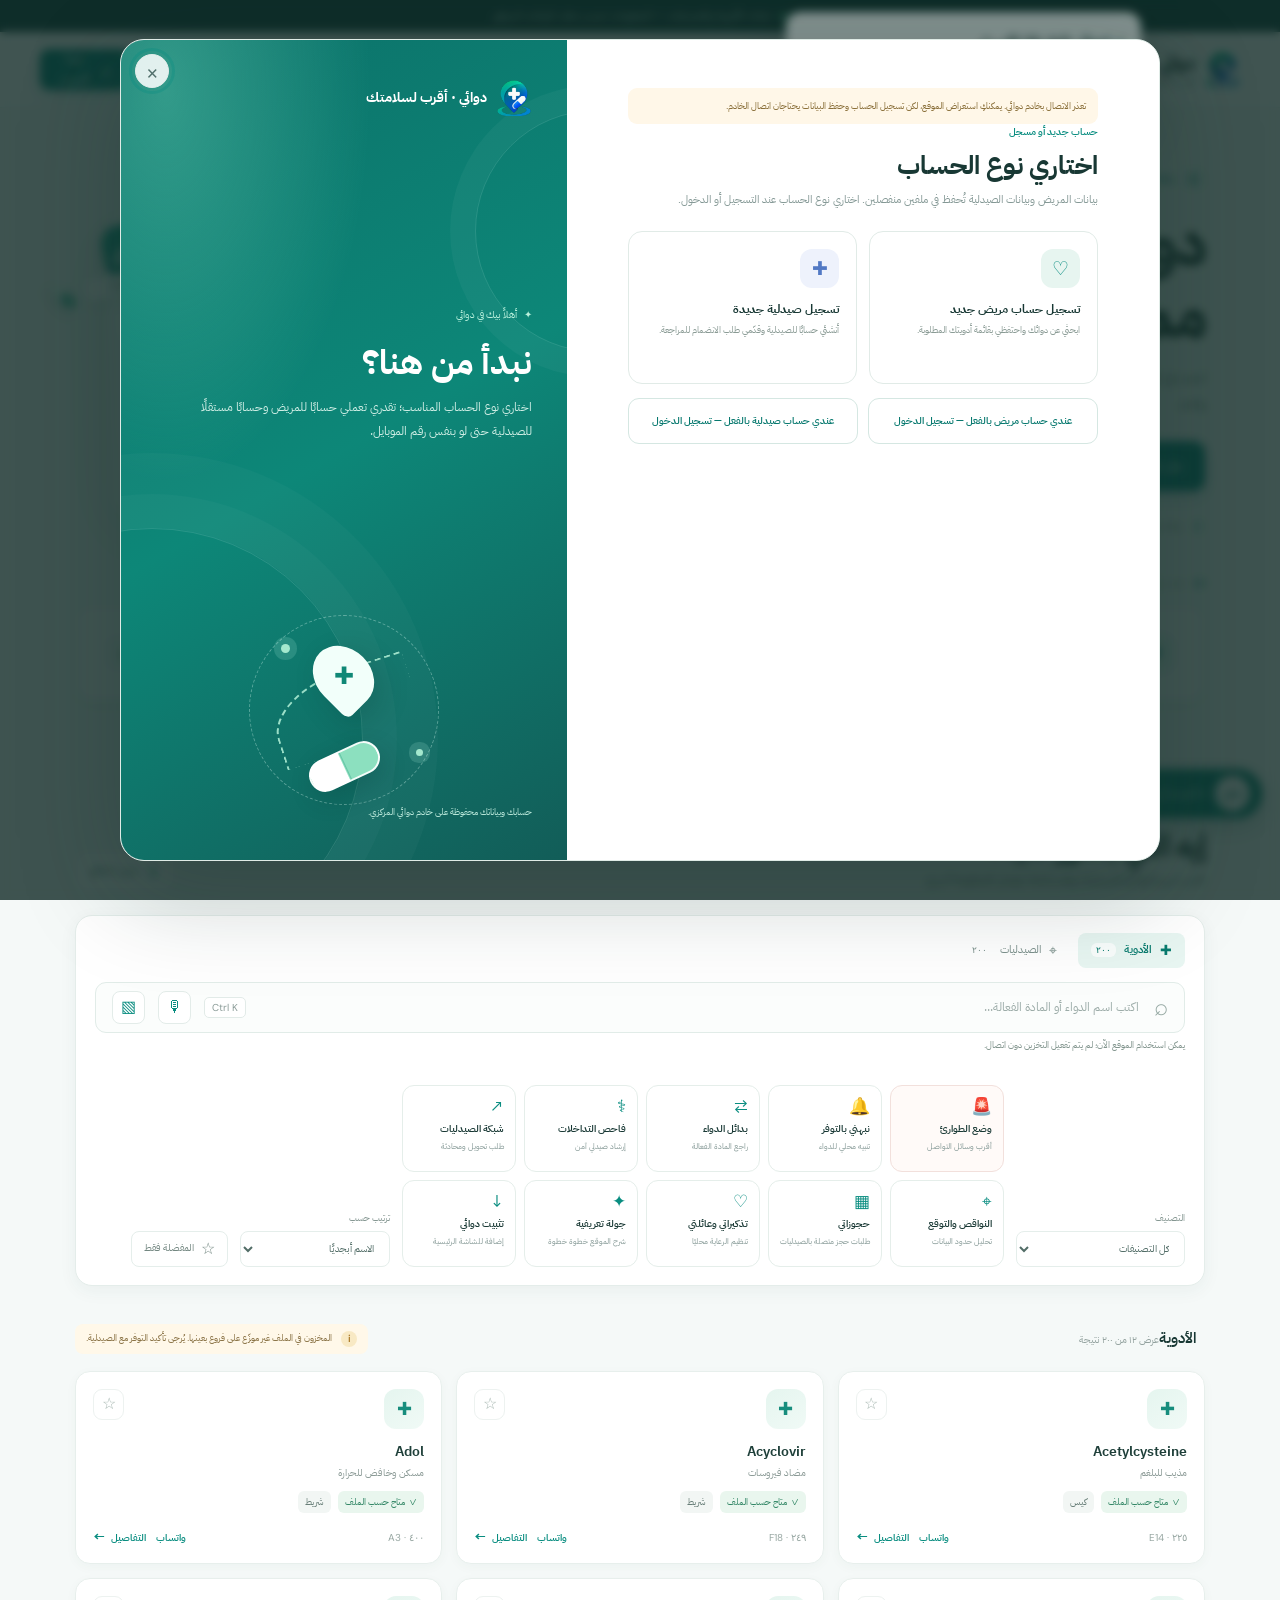
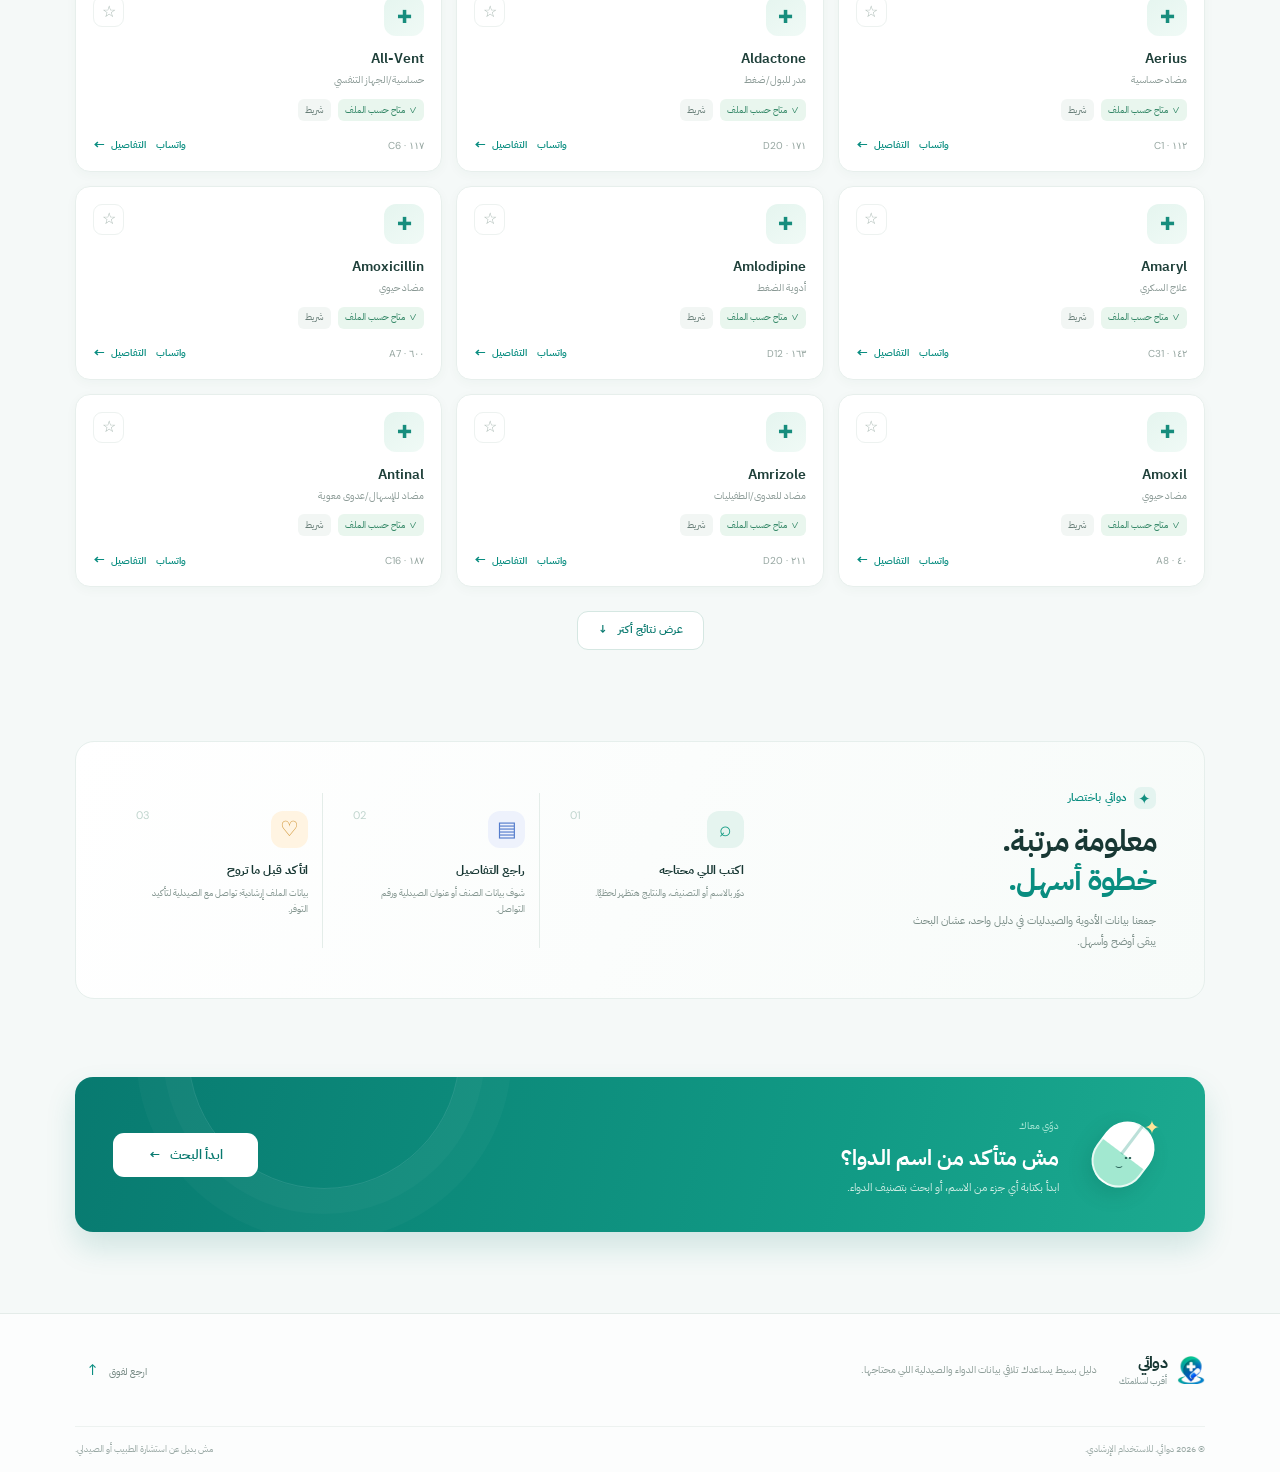
==== commit 604ae4c1: "update project files" ====
--- a/index.html
+++ b/index.html
@@ -16,8 +16,8 @@
   <meta name="apple-mobile-web-app-capable" content="yes">
   <meta name="apple-mobile-web-app-status-bar-style" content="default">
   <script src="data.js" defer></script>
-  <script src="app.js?v=20261006-pharmacy-stock" defer></script>
-  <script src="features.js?v=20261006-pharmacy-stock-intent2" defer></script>
+  <script src="app.js?v=20261006-auth-first-pharmacy-alerts" defer></script>
+  <script src="features.js?v=20261006-live-orders-bell" defer></script>
 </head>
 <body>
   <div class="announcement"><span class="announcement-dot"></span> دليلك للأدوية والصيدليات — المعلومات حسب ملف البيانات المرفق</div>
@@ -29,9 +29,16 @@
     <nav class="main-nav" aria-label="التنقل الرئيسي">
       <button class="nav-link active" data-view="medicines">الأدوية</button>
       <button class="nav-link" data-view="pharmacies">الصيدليات</button>
+      <button class="nav-link account-nav-link" type="button" data-account-role="patient">حساب مريض</button>
+      <button class="nav-link account-nav-link pharmacy-nav-link" type="button" data-account-role="pharmacy">حساب صيدلية</button>
+      <a class="nav-link admin-nav-link" href="admin.html">لوحة الإدارة</a>
       <a class="nav-link nav-about" href="#about">عن دوائي</a>
     </nav>
     <div class="header-actions">
+      <button class="icon-button notification-bell" id="notifications-open" type="button" aria-label="الإشعارات" title="الإشعارات">
+        <svg viewBox="0 0 24 24" aria-hidden="true"><path d="M18 9a6 6 0 0 0-12 0c0 7-3 7-3 9h18c0-2-3-2-3-9M10 21h4"/></svg>
+        <span class="notification-count" id="notification-count" hidden>0</span>
+      </button>
       <button class="button button-account" id="auth-open" type="button">دخول / حساب جديد</button>
       <button class="button button-emergency" id="emergency-open" type="button"><span>!</span> طوارئ</button>
       <button class="icon-button theme-button" id="theme-toggle" type="button" aria-label="تفعيل الوضع الليلي" title="تغيير المظهر">
@@ -126,7 +133,7 @@
             <button type="button" class="patient-tool" data-feature="interactions"><span>⚕</span><b>فاحص التداخلات</b><small>إرشاد صيدلي آمن</small></button>
             <button type="button" class="patient-tool" data-feature="network"><span>↗</span><b>شبكة الصيدليات</b><small>طلب تحويل ومحادثة</small></button>
             <button type="button" class="patient-tool" data-feature="shortages"><span>⌖</span><b>النواقص والتوقع</b><small>تحليل حدود البيانات</small></button>
-            <button type="button" class="patient-tool" data-feature="reservations"><span>▦</span><b>حجوزاتي</b><small>تذكرة بمدة صلاحية</small></button>
+            <button type="button" class="patient-tool" data-feature="reservations"><span>▦</span><b>حجوزاتي</b><small>طلبات حجز متصلة بالصيدليات</small></button>
             <button type="button" class="patient-tool" data-feature="care"><span>♡</span><b>تذكيراتي وعائلتي</b><small>تنظيم الرعاية محليًا</small></button>
             <button type="button" class="patient-tool" data-feature="tour"><span>✦</span><b>جولة تعريفية</b><small>شرح الموقع خطوة خطوة</small></button>
             <button type="button" class="patient-tool" data-feature="install" id="install-app"><span>↓</span><b>تثبيت دوائي</b><small>إضافة للشاشة الرئيسية</small></button>
@@ -196,6 +203,9 @@
   <nav class="mobile-nav" aria-label="تنقل سريع">
     <button class="mobile-nav-item active" data-view="medicines"><span>✚</span>الأدوية</button>
     <button class="mobile-nav-item" data-view="pharmacies"><span>⌖</span>الصيدليات</button>
+    <button class="mobile-nav-item account-mobile-link" type="button" data-account-role="patient"><span>♡</span>حساب مريض</button>
+    <button class="mobile-nav-item account-mobile-link" type="button" data-account-role="pharmacy"><span>✚</span>حساب صيدلية</button>
+    <a class="mobile-nav-item admin-mobile-link" href="admin.html"><span>⚙</span>الإدارة</a>
     <button class="mobile-nav-item" id="mobile-search"><span>⌕</span>ابحث</button>
     <button class="mobile-nav-item" id="mobile-theme"><span>◐</span>المظهر</button>
   </nav>
--- a/styles.css
+++ b/styles.css
@@ -43,8 +43,10 @@
 .nav-link { position: relative; height: 100%; display: inline-flex; align-items: center; border: 0; background: transparent; color: #738984; font-size: 13px; font-weight: 500; cursor: pointer; transition: color .18s ease; }
 .nav-link:hover, .nav-link.active { color: var(--teal-dark); }
 .nav-link.active::after { position: absolute; content: ""; height: 2px; border-radius: 2px; background: var(--teal); bottom: 0; left: 0; right: 0; }
+.account-nav-link { color: var(--teal-dark); font-weight: 600; }.account-nav-link.account-role-current { color: #fff; background: var(--teal); border-radius: 8px 8px 0 0; padding-inline: 10px; }.admin-nav-link { font-size: 11px; }
 .header-actions { flex: 0 0 208px; display: flex; align-items: center; justify-content: flex-end; gap: 13px; }
 .icon-button { width: 40px; height: 40px; border: 1px solid var(--line); background: var(--surface); border-radius: 50%; cursor: pointer; display: inline-grid; place-items: center; color: var(--ink-soft); }
+.notification-bell { position: relative; flex: 0 0 auto; }.notification-bell svg { width: 19px; height: 19px; fill: none; stroke: currentColor; stroke-width: 1.7; stroke-linecap: round; stroke-linejoin: round; }.notification-bell:hover,.notification-bell.has-unread { color: var(--teal-dark); border-color: #acd6cc; background: var(--teal-soft); }.notification-count { position: absolute; top: -5px; inset-inline-end: -5px; min-width: 18px; height: 18px; padding: 0 4px; display: grid; place-items: center; border: 2px solid #fff; border-radius: 10px; color: #fff; background: #d45248; font: 700 9px "DM Sans",sans-serif; line-height: 1; }
 .sun-icon { width: 18px; height: 18px; fill: none; stroke: currentColor; stroke-width: 1.7; stroke-linecap: round; }
 .button { min-height: 44px; display: inline-flex; align-items: center; justify-content: center; gap: 10px; padding: 0 20px; border: 1px solid transparent; border-radius: 11px; font-weight: 600; font-size: 13px; cursor: pointer; transition: transform .18s ease, background .18s ease, box-shadow .18s ease; }
 .button:hover { transform: translateY(-2px); }
@@ -243,7 +245,7 @@
   .results-grid { grid-template-columns: repeat(3,minmax(0,1fr)); }
 }
 @media (max-width: 860px) {
-  .site-header { height: 68px; }.brand,.header-actions { flex-basis: 150px; }.main-nav { gap: 20px; }.nav-about { display: none; }
+  .site-header { height: 68px; }.brand,.header-actions { flex-basis: 150px; }.main-nav { gap: 10px; }.main-nav .nav-link { font-size: 10px; }.account-nav-link.account-role-current { padding-inline: 6px; }.nav-about { display: none; }
   .hero { min-height: 398px; padding-top: 38px; grid-template-columns: 1fr .95fr; gap: 15px; }.hero h1 { font-size: 48px; }.hero-visual { min-height: 300px; }.hero-glass-card { height: 260px; }.hero-medicine { scale: .86; transform-origin: bottom right; }.trust-line { flex-wrap: wrap; }
   .stats-strip { gap: 18px; padding: 15px 18px; }.stat-item { min-width: 125px; gap: 9px; }.stats-note { font-size: 9px; }
   .results-grid { grid-template-columns: repeat(2,minmax(0,1fr)); }
@@ -263,7 +265,7 @@
   .results-toolbar { min-height: 70px; align-items: flex-start; flex-direction: column; justify-content: center; gap: 7px; margin-top: 12px; }.results-toolbar h3 { font-size: 13px; }.results-count { font-size: 9px; }.data-note { width: 100%; max-width: none; font-size: 8px; }.results-grid { grid-template-columns: 1fr; gap: 9px; }.result-card { min-height: 161px; padding: 13px; border-radius: 12px; }.card-title { margin-top: 8px; font-size: 13px; }.card-footer { padding-top: 10px; }.load-more-wrap { min-height: 55px; }.how-section { margin: 0 14px 46px; padding: 27px 21px; display: block; border-radius: 15px; }.how-intro h2 { font-size: 26px; }.how-intro p { max-width: unset; margin-top: 7px; }.steps { margin-top: 22px; gap: 0; }.step-card { min-height: 138px; padding: 12px 9px; }.step-icon { width: 32px; height: 32px; font-size: 17px; }.step-card h3 { font-size: 10px; }.step-card p { font-size: 8px; }
   .callout { min-height: 134px; margin: 0 14px 48px; padding: 17px; gap: 12px; border-radius: 14px; }.callout-mascot { width: 57px; height: 72px; scale: .8; transform-origin: center; margin-right: -7px; }.callout h2 { font-size: 15px; }.callout p { max-width: 195px; font-size: 9px; }.callout-kicker { font-size: 8px; }.callout .button { min-width: unset; min-height: 37px; padding: 0 10px; gap: 5px; white-space: nowrap; font-size: 9px; }
   .site-footer { padding: 0 17px; }.footer-main { min-height: 90px; gap: 12px; }.footer-main p { max-width: 180px; font-size: 8px; line-height: 1.6; }.footer-brand { gap: 6px; }.footer-brand .brand-mark { width: 23px; height: 26px; }.footer-brand .brand-copy strong { font-size: 13px; }.footer-brand .brand-copy small { font-size: 7px; }.footer-top { display: none; }.footer-bottom { min-height: 45px; align-items: flex-start; flex-direction: column; justify-content: center; gap: 0; padding: 6px 0; font-size: 8px; }
-  .mobile-nav { position: fixed; z-index: 30; right: 0; left: 0; bottom: 0; min-height: 62px; padding: 4px 8px max(5px,env(safe-area-inset-bottom)); display: flex; justify-content: space-around; border-top: 1px solid #e5eeeb; background: rgba(255,255,255,.96); backdrop-filter: blur(16px); }.mobile-nav-item { min-width: 60px; display: flex; flex-direction: column; justify-content: center; align-items: center; gap: 1px; border: 0; color: #8a9a95; background: transparent; font-size: 8px; cursor: pointer; }.mobile-nav-item > span { font-size: 17px; line-height: 1.15; }.mobile-nav-item.active { color: var(--teal); }.detail-dialog { padding: 22px 18px; border-radius: 17px; }.dialog-heading h2 { font-size: 19px; }.detail-grid { gap: 7px; }.detail-cell { min-height: 68px; padding: 9px; }.detail-cell strong { font-size: 10px; }
+  .mobile-nav { position: fixed; z-index: 30; right: 0; left: 0; bottom: 0; min-height: 62px; padding: 4px 5px max(5px,env(safe-area-inset-bottom)); display: flex; justify-content: space-around; border-top: 1px solid #e5eeeb; background: rgba(255,255,255,.96); backdrop-filter: blur(16px); }.mobile-nav-item { min-width: 0; flex: 1 1 0; display: flex; flex-direction: column; justify-content: center; align-items: center; gap: 1px; border: 0; color: #8a9a95; background: transparent; font-size: 8px; white-space: nowrap; cursor: pointer; }.mobile-nav-item > span { font-size: 17px; line-height: 1.15; }.mobile-nav-item.active { color: var(--teal); }.account-mobile-link { color: var(--teal-dark); font-weight: 600; }.account-mobile-link.account-role-current { color: var(--teal); background: var(--teal-soft); border-radius: 9px; }.admin-mobile-link { color: #637c74; text-decoration: none; }.detail-dialog { padding: 22px 18px; border-radius: 17px; }.dialog-heading h2 { font-size: 19px; }.detail-grid { gap: 7px; }.detail-cell { min-height: 68px; padding: 9px; }.detail-cell strong { font-size: 10px; }
   .auth-dialog { width: calc(100% - 14px); max-height: calc(100dvh - 14px); border-radius: 17px; }
   .auth-layout { min-height: 0; height: calc(100dvh - 14px); max-height: none; display: block; }
   .auth-story { display: none; }
--- a/features.css
+++ b/features.css
@@ -21,6 +21,8 @@
 .feature-notice.info { color: #5c756e; background: #f0f7f4; }.feature-notice.danger { color: #9d433a; background: #fff0ed; }.feature-notice.success { color: #347251; background: #eaf7ef; }
 .feature-form { display: grid; gap: 11px; margin: 14px 0; }.feature-field { display: grid; gap: 5px; }.feature-field label { color: #637c74; font-size: 10px; }.feature-field input,.feature-field select,.feature-field textarea { width: 100%; min-height: 41px; padding: 8px 11px; border: 1px solid #dfeae6; border-radius: 9px; background: #fbfdfc; color: var(--ink); font: inherit; font-size: 11px; }.feature-field textarea { min-height: 75px; resize: vertical; }.feature-grid { display: grid; grid-template-columns: repeat(2,minmax(0,1fr)); gap: 9px; }
 .feature-list { display: grid; gap: 8px; margin-top: 13px; }.feature-item { padding: 11px 12px; display: flex; align-items: center; gap: 10px; border: 1px solid #e5eeea; border-radius: 10px; background: var(--surface); }.feature-item-main { min-width: 0; flex: 1; }.feature-item strong,.feature-item small { display: block; }.feature-item strong { font-size: 11px; }.feature-item small { margin-top: 3px; color: var(--muted); font-size: 9px; line-height: 1.6; }.feature-item button { padding: 6px 9px; border: 1px solid #e1ebe7; border-radius: 8px; background: #fff; color: var(--teal); font-size: 9px; cursor: pointer; }
+.notification-item.is-unread { border-inline-start: 3px solid var(--teal); background: #f4faf7; }.notification-read-label { flex: 0 0 auto; color: var(--muted); font-size: 9px; }
+.reservation-order { align-items: flex-start; }.reservation-order a { color: var(--teal); direction: ltr; }
 .feature-subheading { margin: 17px 0 8px; font-size: 12px; }
 .feature-actions { display: flex; flex-wrap: wrap; gap: 8px; margin-top: 13px; }.feature-actions .button { min-height: 38px; font-size: 10px; }.feature-actions button:disabled { cursor: not-allowed; opacity: .6; }
 .emergency-panel { padding: 15px; border-radius: 13px; background: linear-gradient(140deg,#fff4f0,#fff); border: 1px solid #f1dad4; }.emergency-panel h3 { margin: 0 0 5px; color: #a34138; font-size: 16px; }.emergency-panel p { margin: 0; color: #775955; font-size: 10px; line-height: 1.8; }.emergency-pharmacy { display: grid; grid-template-columns: 1fr auto; align-items: center; gap: 6px 12px; padding: 11px 0; border-bottom: 1px solid #efe7e4; }.emergency-pharmacy:last-child { border-bottom: 0; }.emergency-pharmacy strong { font-size: 10px; }.emergency-pharmacy small { color: var(--muted); font-size: 9px; }.emergency-call { grid-row: span 2; padding: 9px 12px; border-radius: 8px; background: #d7574b; color: white; font-size: 10px; direction: ltr; }
@@ -31,7 +33,7 @@
 .assistant-fab { position: fixed; z-index: 40; right: 18px; bottom: 82px; min-height: 49px; padding: 5px 12px 5px 7px; display: flex; align-items: center; gap: 9px; border: 0; border-radius: 26px; background: #0d8a7b; color: white; box-shadow: 0 8px 25px rgba(14,113,99,.25); cursor: pointer; }
 .assistant-face { width: 35px; height: 35px; display: grid; place-items: center; border-radius: 50%; background: white; color: #0b8b7a; font-size: 12px; font-weight: 700; }.assistant-fab-label { font-size: 9px; }
 .chat-log { min-height: 185px; max-height: 330px; overflow: auto; padding: 10px; display: flex; flex-direction: column; gap: 8px; border: 1px solid #e5eeea; border-radius: 11px; background: #f8fbf9; }.chat-message { max-width: 86%; padding: 9px 11px; border-radius: 10px 10px 2px 10px; background: white; color: #4e6961; font-size: 10px; line-height: 1.8; white-space: pre-line; }.chat-message.user { align-self: flex-start; border-radius: 10px 10px 10px 2px; background: #e5f4ef; }.chat-medicine-details { display: block; margin-top: 8px; padding: 6px 9px; border: 1px solid #d7e8e2; border-radius: 7px; background: #f2faf6; color: var(--teal); font: 600 10px "IBM Plex Sans Arabic",sans-serif; cursor: pointer; }.chat-medicine-details:hover { background: #e5f4ef; border-color: #b9ded4; }.tour-shade { position: fixed; z-index: 80; inset: 0; background: rgba(9,30,27,.55); pointer-events: none; }.tour-card { position: fixed; z-index: 81; width: min(355px,calc(100% - 32px)); padding: 17px; border: 1px solid #dcebe4; border-radius: 14px; background: white; color: #183834; box-shadow: 0 15px 55px rgba(0,0,0,.22); pointer-events: auto; }.tour-card h3 { margin: 0 0 5px; font-size: 15px; }.tour-card p { margin: 0; color: #6b817a; font-size: 10px; line-height: 1.8; }.tour-card-actions { margin-top: 12px; display: flex; align-items: center; justify-content: space-between; gap: 8px; }.tour-card-actions button { padding: 7px 10px; border: 0; border-radius: 8px; background: var(--teal); color: white; font-size: 9px; cursor: pointer; }.tour-card-actions .tour-skip { background: transparent; color: #7a8b84; }
-body.dark .patient-tool,body.dark .feature-item,body.dark .feature-item button,body.dark .feature-field input,body.dark .feature-field select,body.dark .feature-field textarea,body.dark .palette-action,body.dark .care-tab,body.dark .reservation-ticket { background: var(--surface); color: var(--ink); border-color: var(--line); }
+body.dark .patient-tool,body.dark .feature-item,body.dark .feature-item button,body.dark .feature-field input,body.dark .feature-field select,body.dark .feature-field textarea,body.dark .palette-action,body.dark .care-tab,body.dark .reservation-ticket { background: var(--surface); color: var(--ink); border-color: var(--line); }body.dark .notification-item.is-unread { background: #10201e; }body.dark .notification-read-label { color: var(--muted); }
 body.dark .emergency-panel { background: #30201f; border-color: #583432; }body.dark .chat-log { background:#10201e; border-color:var(--line); }body.dark .chat-message { background:#1e3530;color:var(--ink-soft); }body.dark .chat-medicine-details { background:var(--surface);color:var(--ink-soft);border-color:var(--line); }body.dark .tour-card { background:var(--surface);color:var(--ink);border-color:var(--line); }
 @media (max-width: 860px) { .patient-tools { grid-template-columns: repeat(3,minmax(0,1fr)); } }
 @media (max-width: 620px) {
